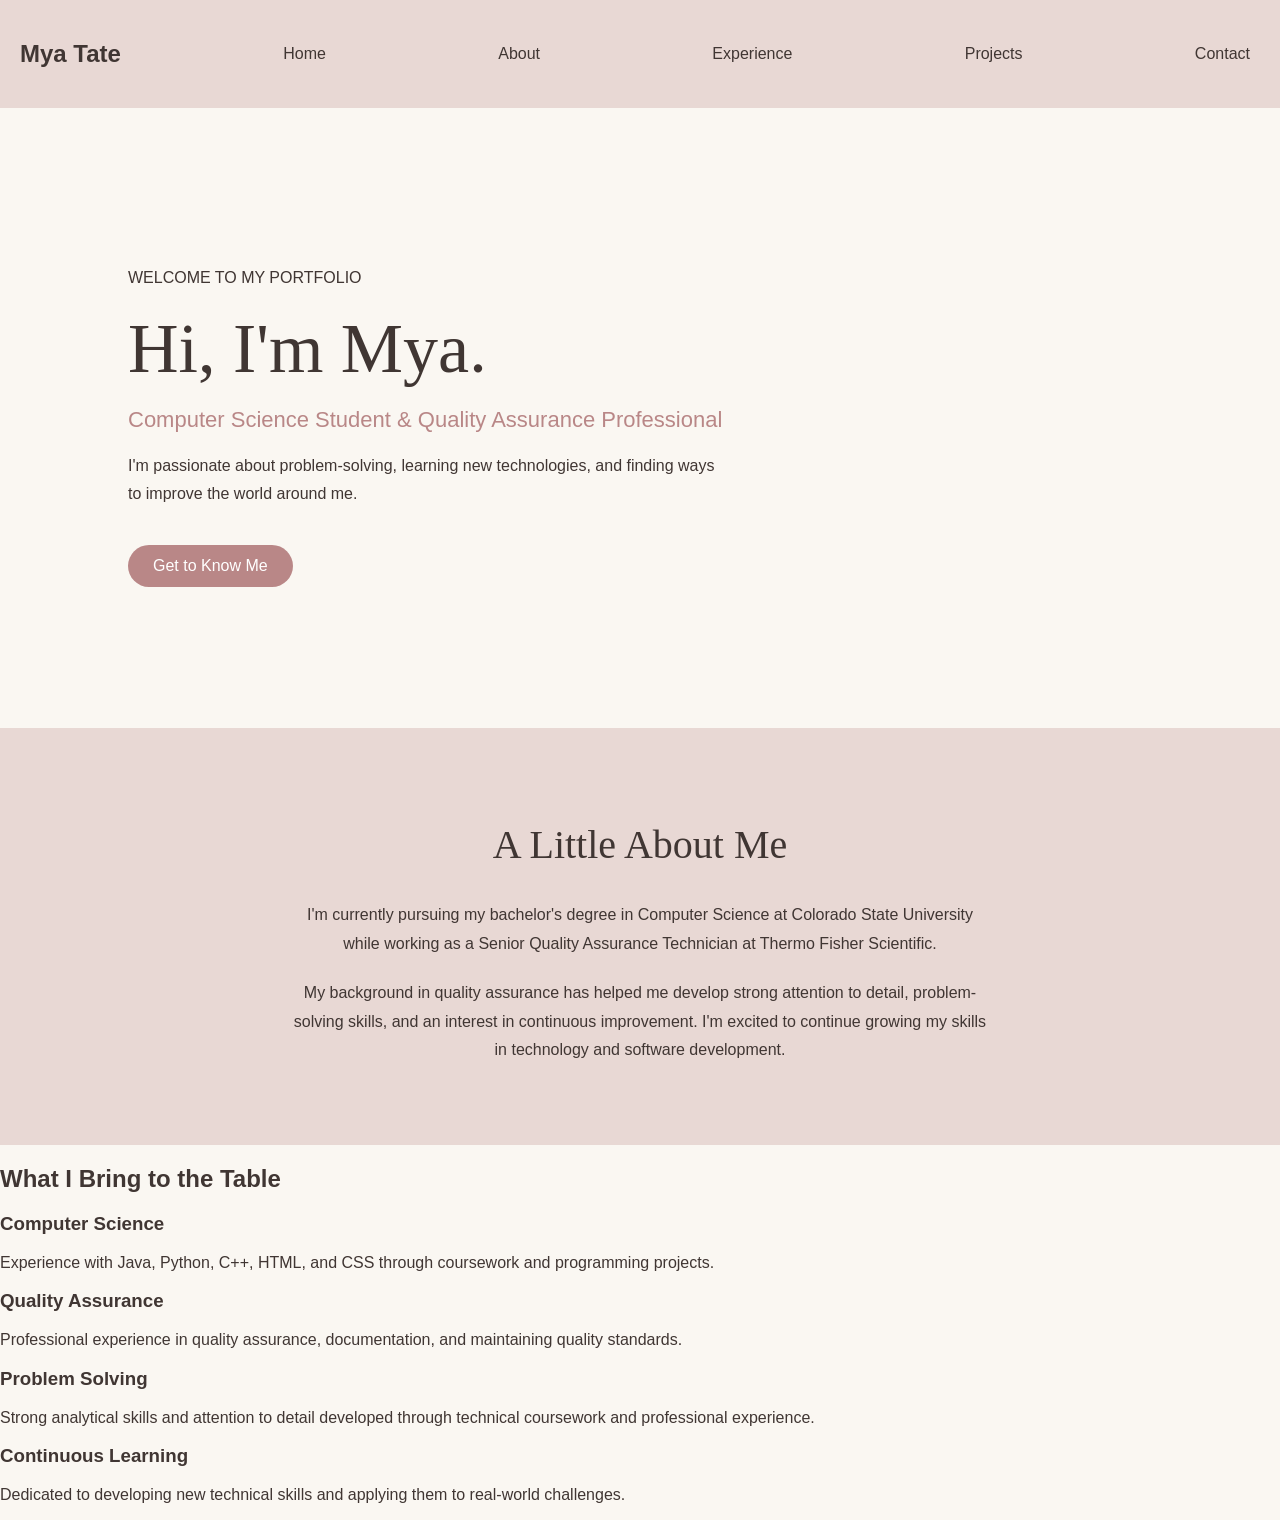
==== index.html @ dee97b31 "Add skills and experience section to index.html Added a new section detailing skills and experiences" ====
<!DOCTYPE html>
<html lang="en">

<head>
    <meta charset="UTF-8">
    <title>Mya Tate | Portfolio</title>
    <link rel="stylesheet" href="style.css">
</head>

<body>

    <header>
    <nav>
        <h2>Mya Tate</h2>

        <a href="index.html">Home</a>
        <a href="#about">About</a>
        <a href="#experience">Experience</a>
        <a href="#projects">Projects</a>
        <a href="#contact">Contact</a>
    </nav>
</header>
<main>
    <section class="hero">
        <div class="hero-text">
            <p>WELCOME TO MY PORTFOLIO</p>

            <h1>Hi, I'm Mya.</h1>

            <h2>Computer Science Student & Quality Assurance Professional</h2>

            <p>
                I'm passionate about problem-solving, learning new
                technologies, and finding ways to improve the world
                around me.
            </p>

            <a href="#about">Get to Know Me</a>
        </div>
    </section>
    <section id="about" class="about">
    <h2>A Little About Me</h2>

    <p>
        I'm currently pursuing my bachelor's degree in
        Computer Science at Colorado State University
        while working as a Senior Quality Assurance
        Technician at Thermo Fisher Scientific.
    </p>

    <p>
        My background in quality assurance has helped me
        develop strong attention to detail, problem-solving
        skills, and an interest in continuous improvement.
        I'm excited to continue growing my skills in
        technology and software development.
    </p>
</section>
    <section id="experience" class="skills">
    <h2>What I Bring to the Table</h2>

    <div class="skills-container">

        <div class="skill-card">
            <h3>Computer Science</h3>
            <p>
                Experience with Java, Python, C++,
                HTML, and CSS through coursework
                and programming projects.
            </p>
        </div>

        <div class="skill-card">
            <h3>Quality Assurance</h3>
            <p>
                Professional experience in quality
                assurance, documentation, and
                maintaining quality standards.
            </p>
        </div>

        <div class="skill-card">
            <h3>Problem Solving</h3>
            <p>
                Strong analytical skills and attention
                to detail developed through technical
                coursework and professional experience.
            </p>
        </div>

        <div class="skill-card">
            <h3>Continuous Learning</h3>
            <p>
                Dedicated to developing new technical
                skills and applying them to
                real-world challenges.
            </p>
        </div>

    </div>
</section>
</main>

</body>

</html>
---- style.css ----
body {
    background-color: #FAF7F2;
    color: #403633;
    font-family: Arial, sans-serif;
    margin: 0;
}

header {
    background-color: #E8D8D4;
    padding: 20px;
}

nav {
    display: flex;
    justify-content: space-between;
    align-items: center;
}

nav a {
    color: #403633;
    text-decoration: none;
    margin: 10px;
}

nav a:hover {
    color: #B98787;
}
.hero {
    display: flex;
    align-items: center;
    min-height: 500px;
    padding: 60px 10%;
    background-color: #FAF7F2;
}

.hero-text {
    max-width: 600px;
}

.hero-text h1 {
    font-family: Georgia, serif;
    font-size: 70px;
    font-weight: normal;
    color: #403633;
    margin: 15px 0;
}

.hero-text h2 {
    font-size: 22px;
    font-weight: normal;
    color: #B98787;
}

.hero-text p {
    font-size: 16px;
    line-height: 1.8;
}

.hero-text a {
    display: inline-block;
    background-color: #B98787;
    color: white;
    padding: 12px 25px;
    margin-top: 20px;
    text-decoration: none;
    border-radius: 25px;
}

.hero-text a:hover {
    background-color: #403633;
}
.about {
    background-color: #E8D8D4;
    padding: 60px 10%;
    text-align: center;
}

.about h2 {
    font-family: Georgia, serif;
    font-size: 40px;
    font-weight: normal;
    color: #403633;
}

.about p {
    font-size: 16px;
    line-height: 1.8;
    max-width: 700px;
    margin: 20px auto;
}
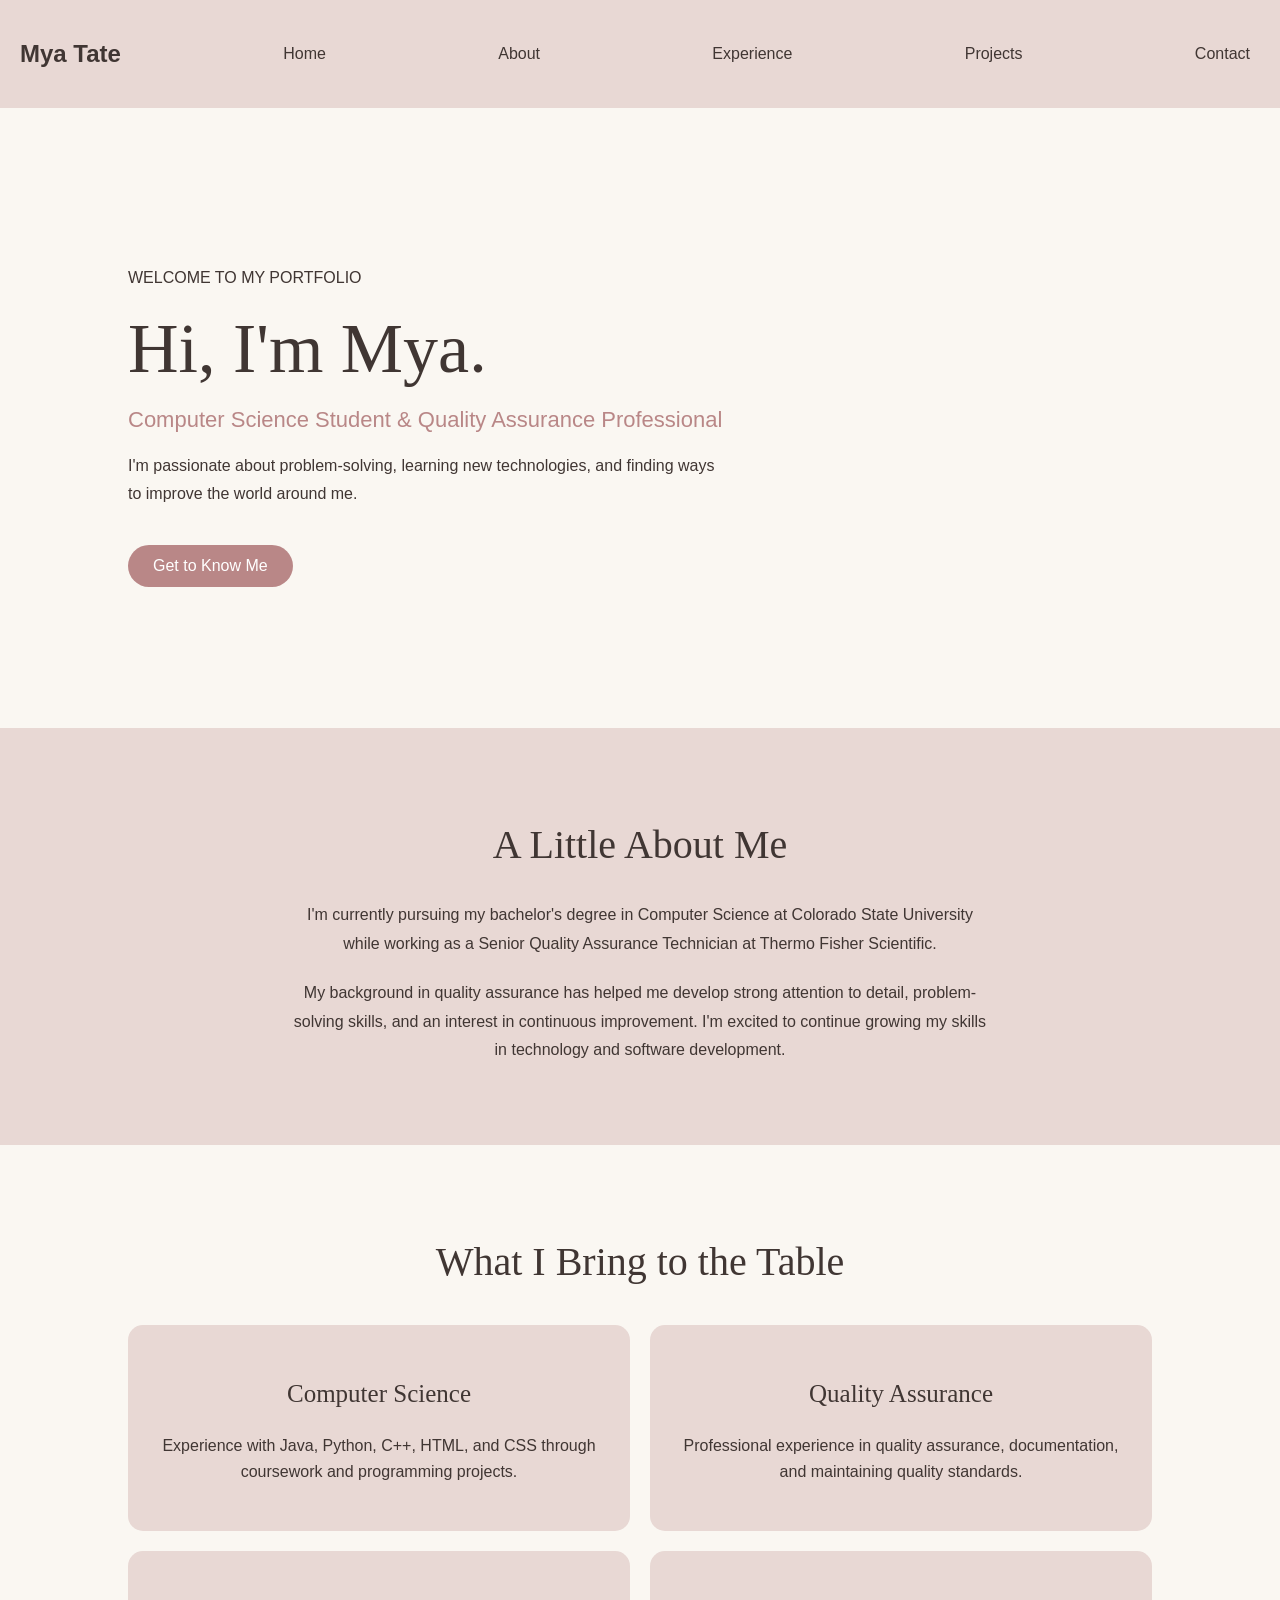
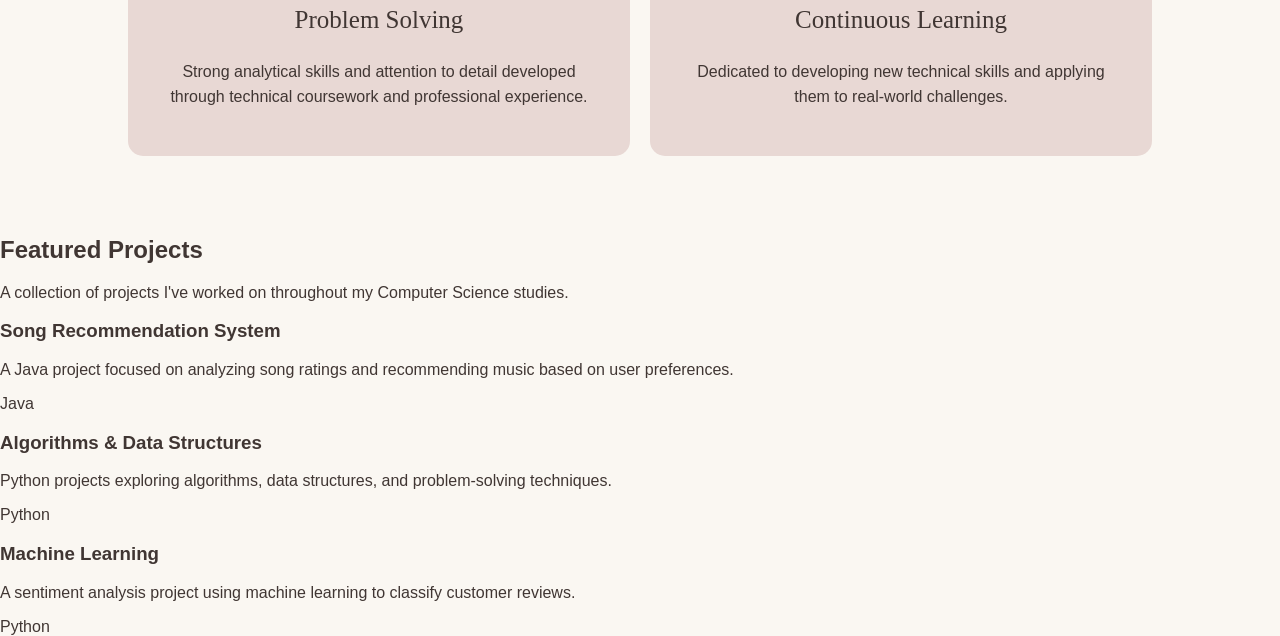
==== commit b0300e69: "Add featured projects section to index.html Added a section for featured projects with descriptions " ====
--- a/index.html
+++ b/index.html
@@ -99,6 +99,48 @@
 
     </div>
 </section>
+    <section id="projects" class="projects">
+    <h2>Featured Projects</h2>
+
+    <p class="projects-intro">
+        A collection of projects I've worked on
+        throughout my Computer Science studies.
+    </p>
+
+    <div class="projects-container">
+
+        <div class="project-card">
+            <h3>Song Recommendation System</h3>
+            <p>
+                A Java project focused on analyzing
+                song ratings and recommending music
+                based on user preferences.
+            </p>
+            <span>Java</span>
+        </div>
+
+        <div class="project-card">
+            <h3>Algorithms & Data Structures</h3>
+            <p>
+                Python projects exploring algorithms,
+                data structures, and problem-solving
+                techniques.
+            </p>
+            <span>Python</span>
+        </div>
+
+        <div class="project-card">
+            <h3>Machine Learning</h3>
+            <p>
+                A sentiment analysis project using
+                machine learning to classify
+                customer reviews.
+            </p>
+            <span>Python</span>
+        </div>
+
+    </div>
+</section>
 </main>
 
 </body>
--- a/style.css
+++ b/style.css
@@ -88,3 +88,39 @@
     max-width: 700px;
     margin: 20px auto;
 }
+.skills {
+    background-color: #FAF7F2;
+    padding: 60px 10%;
+    text-align: center;
+}
+
+.skills h2 {
+    font-family: Georgia, serif;
+    font-size: 40px;
+    font-weight: normal;
+    margin-bottom: 40px;
+}
+
+.skills-container {
+    display: grid;
+    grid-template-columns: repeat(2, 1fr);
+    gap: 20px;
+}
+
+.skill-card {
+    background-color: #E8D8D4;
+    padding: 30px;
+    border-radius: 15px;
+}
+
+.skill-card h3 {
+    font-family: Georgia, serif;
+    font-size: 25px;
+    font-weight: normal;
+    color: #403633;
+}
+
+.skill-card p {
+    font-size: 16px;
+    line-height: 1.6;
+}
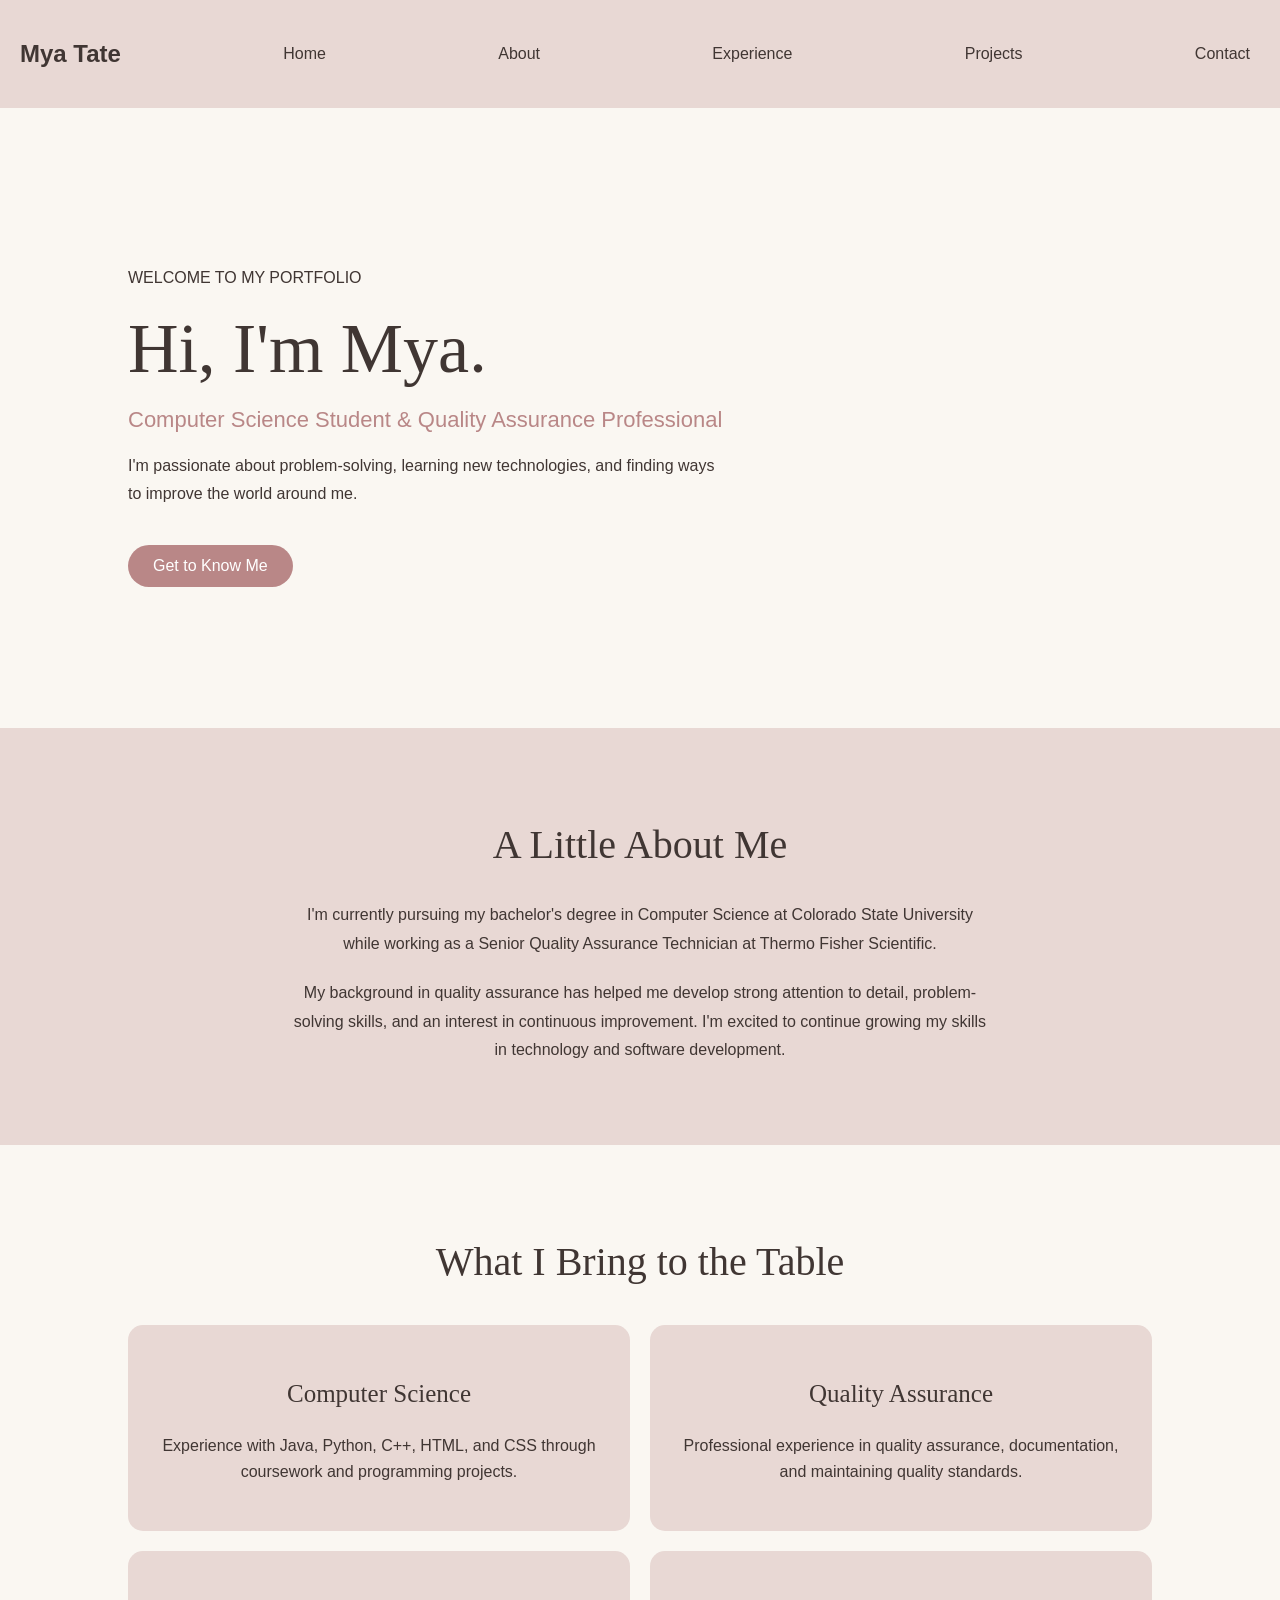
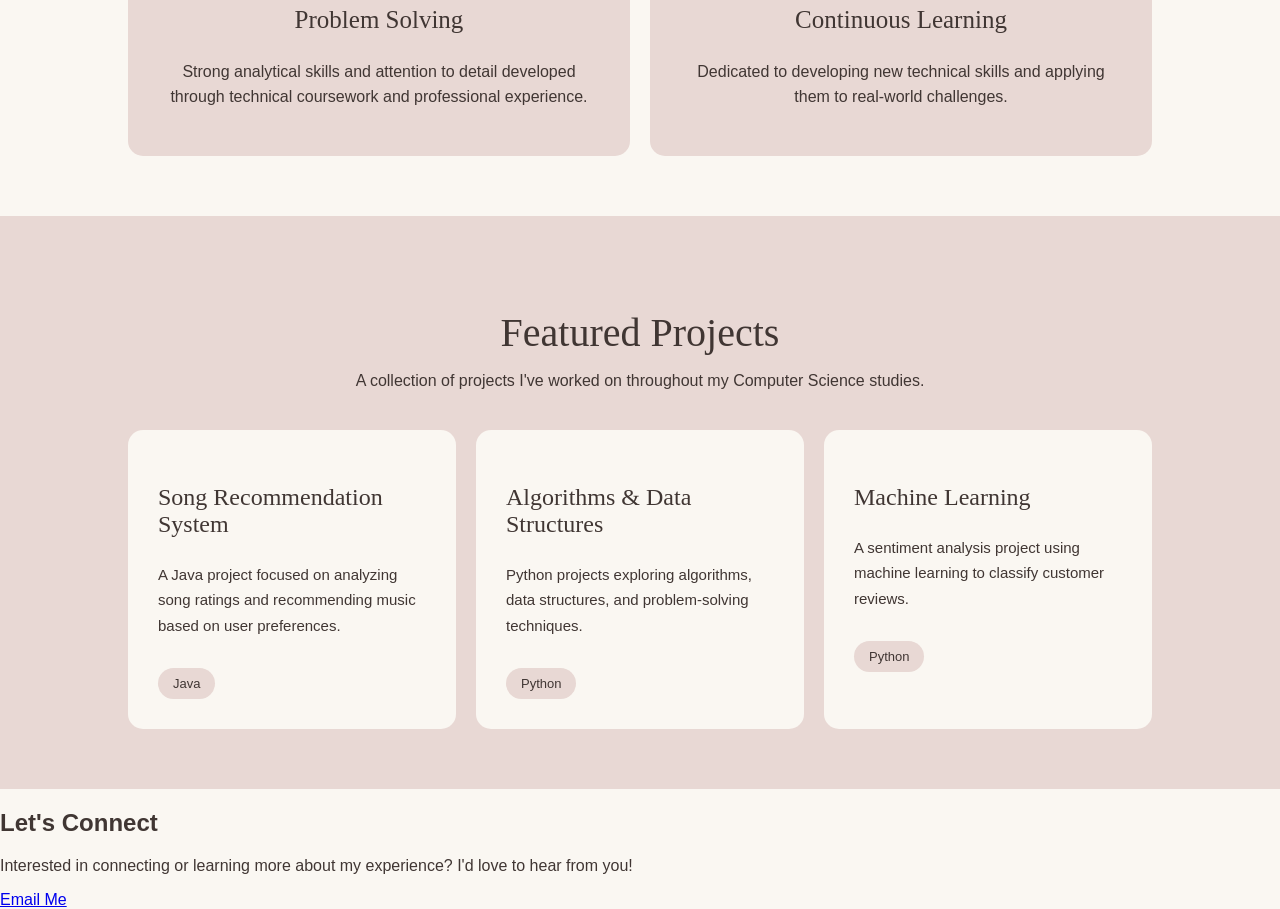
==== commit bcef01e3: "Add contact section with email link" ====
--- a/index.html
+++ b/index.html
@@ -141,6 +141,18 @@
 
     </div>
 </section>
+    <section id="contact" class="contact">
+    <h2>Let's Connect</h2>
+
+    <p>
+        Interested in connecting or learning more
+        about my experience? I'd love to hear from you!
+    </p>
+
+    <a href="mailto:YOUR_EMAIL@example.com">
+        Email Me
+    </a>
+</section>
 </main>
 
 </body>
--- a/style.css
+++ b/style.css
@@ -124,3 +124,53 @@
     font-size: 16px;
     line-height: 1.6;
 }
+.projects {
+    background-color: #E8D8D4;
+    padding: 60px 10%;
+    text-align: center;
+}
+
+.projects h2 {
+    font-family: Georgia, serif;
+    font-size: 40px;
+    font-weight: normal;
+    margin-bottom: 15px;
+}
+
+.projects-intro {
+    font-size: 16px;
+    margin-bottom: 40px;
+}
+
+.projects-container {
+    display: grid;
+    grid-template-columns: repeat(3, 1fr);
+    gap: 20px;
+}
+
+.project-card {
+    background-color: #FAF7F2;
+    padding: 30px;
+    border-radius: 15px;
+    text-align: left;
+}
+
+.project-card h3 {
+    font-family: Georgia, serif;
+    font-size: 24px;
+    font-weight: normal;
+}
+
+.project-card p {
+    font-size: 15px;
+    line-height: 1.7;
+}
+
+.project-card span {
+    display: inline-block;
+    background-color: #E8D8D4;
+    padding: 8px 15px;
+    border-radius: 20px;
+    font-size: 13px;
+    margin-top: 15px;
+}
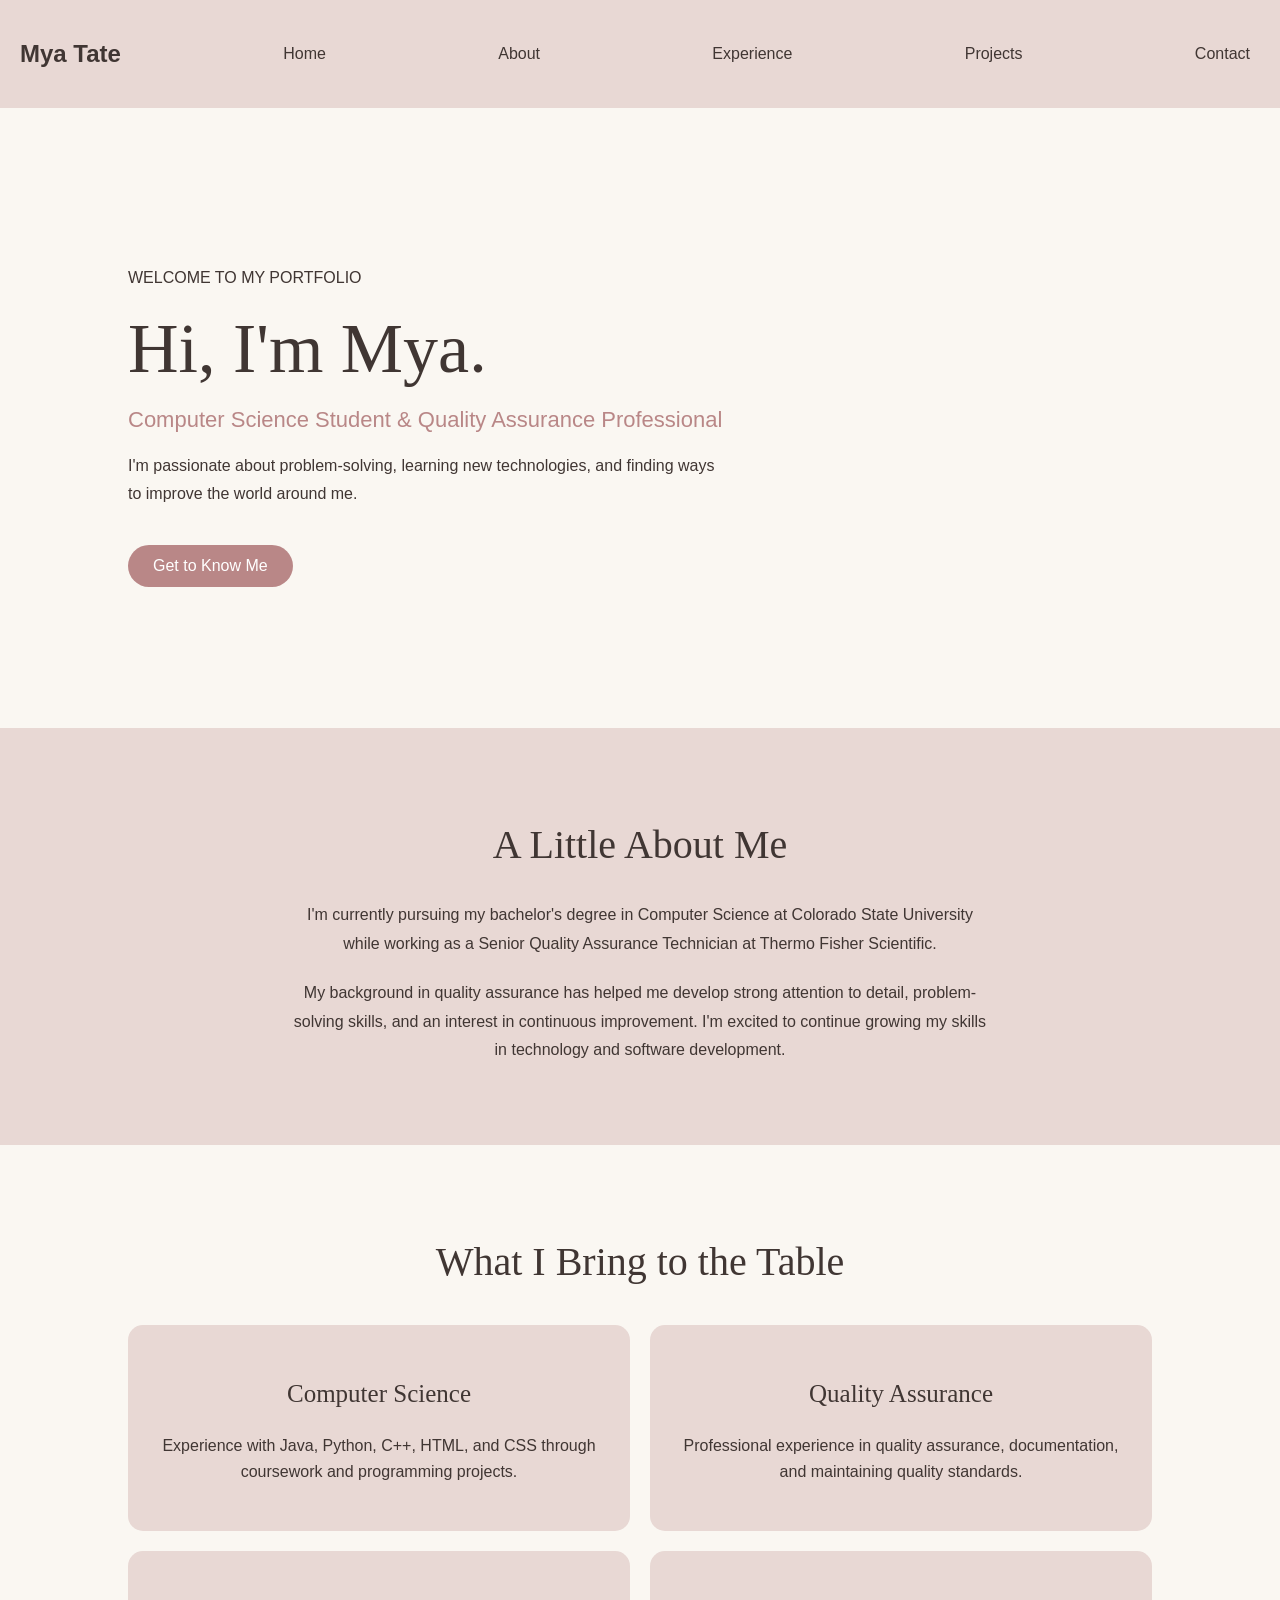
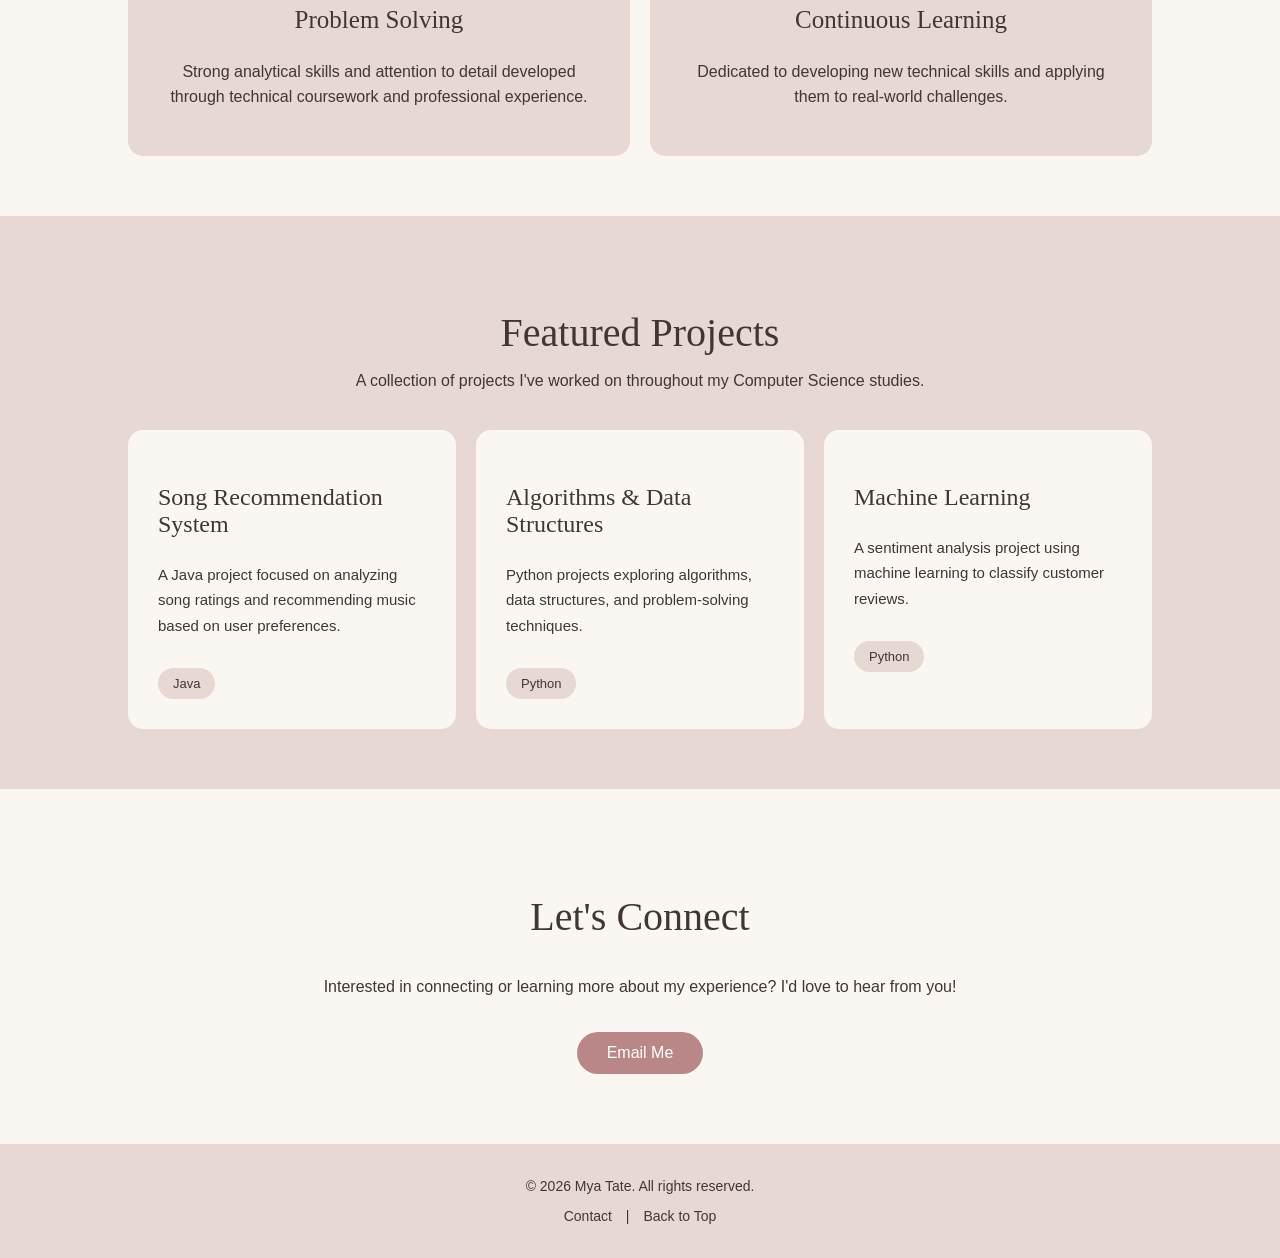
==== commit 392fddc2: "Update email address and add footer section" ====
--- a/index.html
+++ b/index.html
@@ -149,12 +149,19 @@
         about my experience? I'd love to hear from you!
     </p>
 
-    <a href="mailto:YOUR_EMAIL@example.com">
+    <a href="mailto:Tmya3387@gmail.com.com">
         Email Me
     </a>
 </section>
 </main>
-
+<footer>
+    <p>&copy; 2026 Mya Tate. All rights reserved.</p>
+    <p>
+        <a href="#contact">Contact</a>
+        |
+        <a href="index.html">Back to Top</a>
+    </p>
+</footer>
 </body>
 
 </html>
--- a/style.css
+++ b/style.css
@@ -174,3 +174,51 @@
     font-size: 13px;
     margin-top: 15px;
 }
+.contact {
+    background-color: #FAF7F2;
+    padding: 70px 10%;
+    text-align: center;
+}
+
+.contact h2 {
+    font-family: Georgia, serif;
+    font-size: 40px;
+    font-weight: normal;
+    color: #403633;
+}
+
+.contact p {
+    font-size: 16px;
+    line-height: 1.8;
+    margin-bottom: 30px;
+}
+
+.contact a {
+    display: inline-block;
+    background-color: #B98787;
+    color: white;
+    padding: 12px 30px;
+    text-decoration: none;
+    border-radius: 25px;
+}
+
+.contact a:hover {
+    background-color: #403633;
+}
+
+footer {
+    background-color: #E8D8D4;
+    text-align: center;
+    padding: 20px;
+    font-size: 14px;
+}
+
+footer a {
+    color: #403633;
+    text-decoration: none;
+    margin: 0 10px;
+}
+
+footer a:hover {
+    color: #B98787;
+}
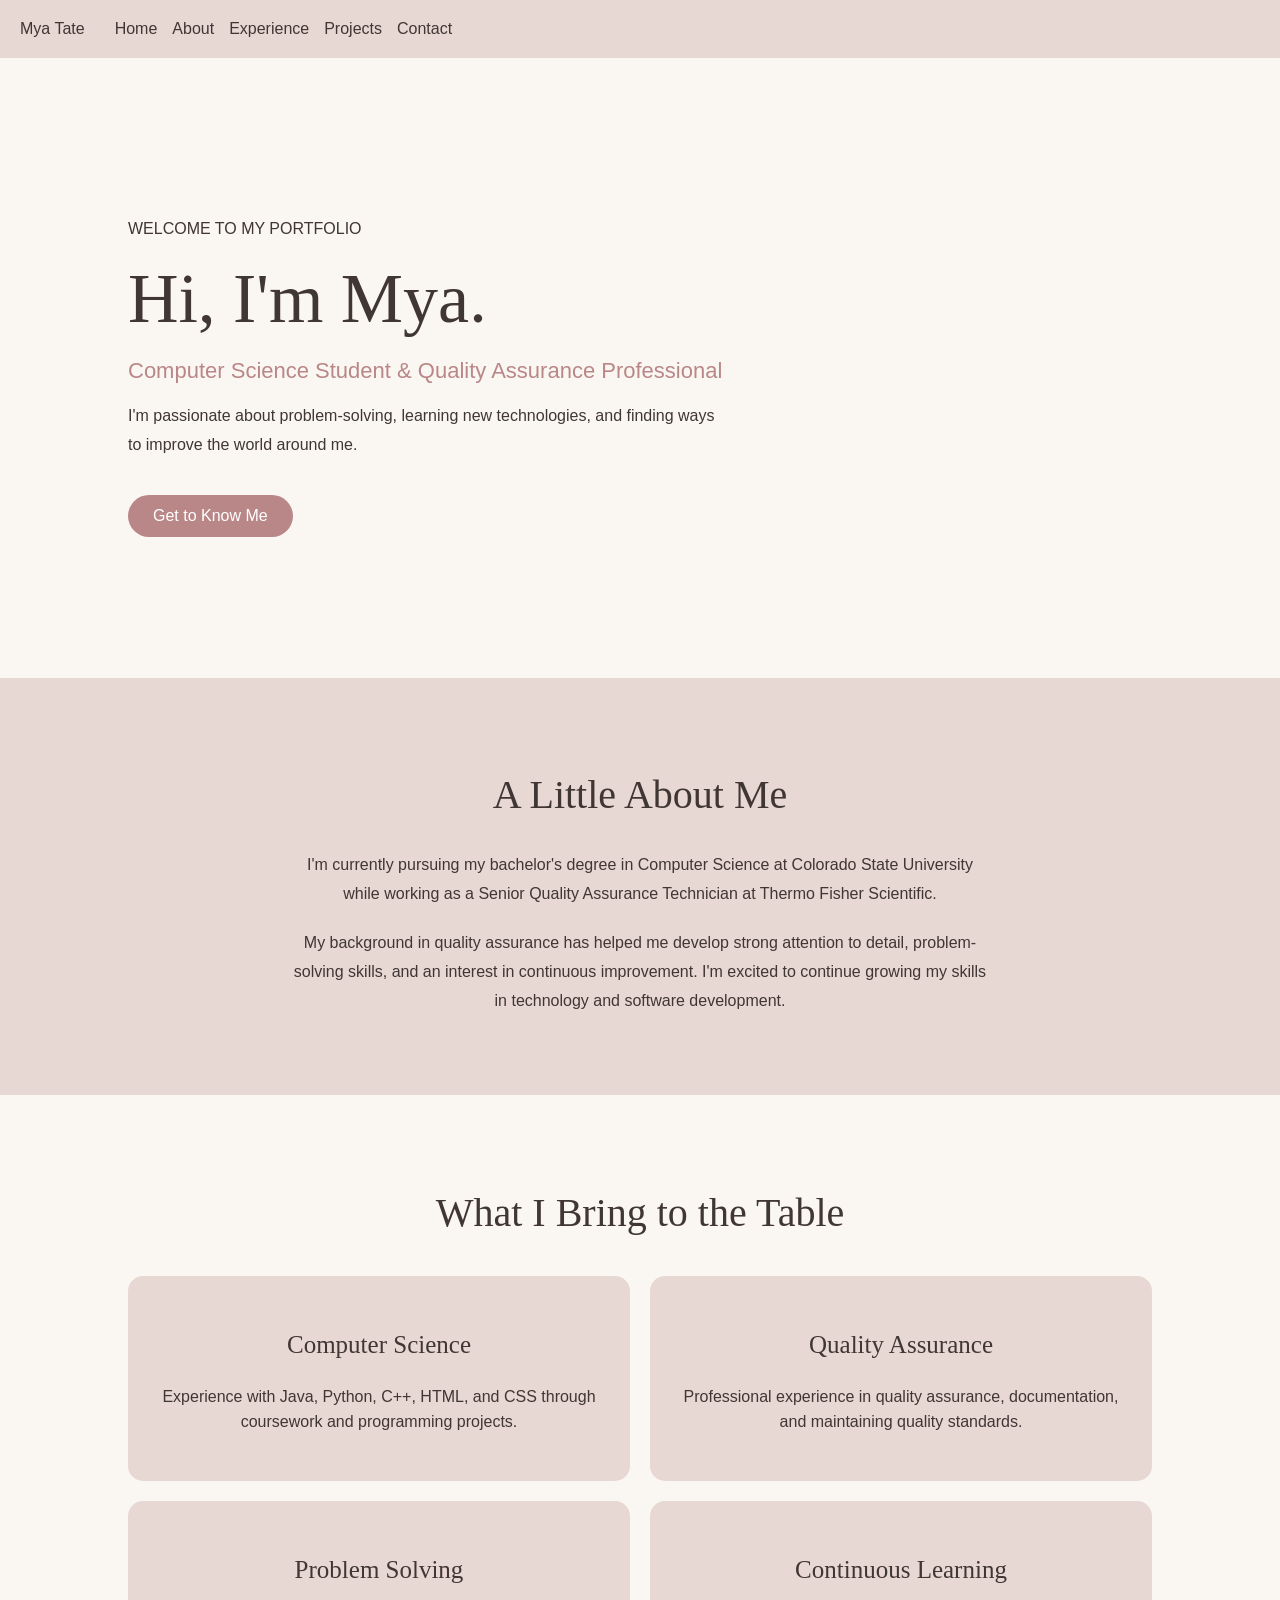
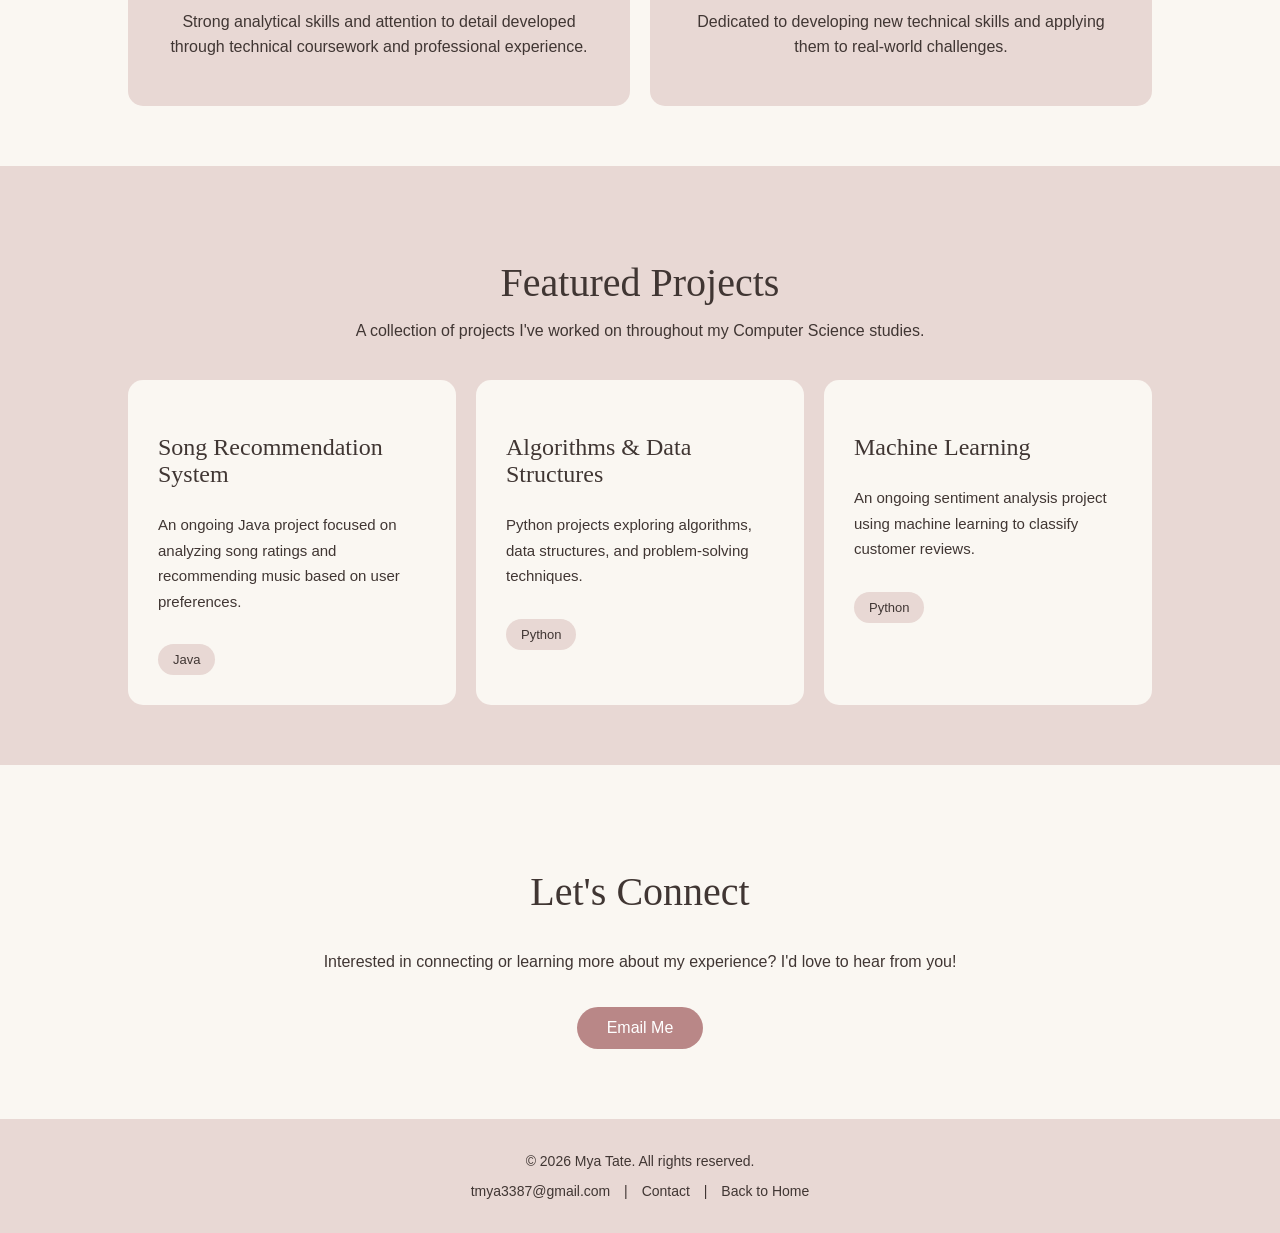
==== commit 5490dcc6: "Refactor index.html for improved structure and responsiveness Updated the title and added meta viewp" ====
--- a/index.html
+++ b/index.html
@@ -1,167 +1,167 @@
+
 <!DOCTYPE html>
 <html lang="en">
-
 <head>
     <meta charset="UTF-8">
-    <title>Mya Tate | Portfolio</title>
+    <meta name="viewport" content="width=device-width, initial-scale=1.0">
+    <title>Mya Tate | Career Portfolio</title>
     <link rel="stylesheet" href="style.css">
 </head>
-
 <body>
 
-    <header>
-    <nav>
-        <h2>Mya Tate</h2>
-
-        <a href="index.html">Home</a>
-        <a href="#about">About</a>
-        <a href="#experience">Experience</a>
-        <a href="#projects">Projects</a>
-        <a href="#contact">Contact</a>
+<header>
+    <nav class="site-nav" aria-label="Main navigation">
+        <a class="site-name" href="index.html">Mya Tate</a>
+        <div class="nav-links">
+            <a href="index.html">Home</a>
+            <a href="about.html">About</a>
+            <a href="experience.html">Experience</a>
+            <a href="projects.html">Projects</a>
+            <a href="contact.html">Contact</a>
+        </div>
     </nav>
 </header>
+
 <main>
+
     <section class="hero">
         <div class="hero-text">
             <p>WELCOME TO MY PORTFOLIO</p>
-
             <h1>Hi, I'm Mya.</h1>
-
             <h2>Computer Science Student & Quality Assurance Professional</h2>
-
             <p>
                 I'm passionate about problem-solving, learning new
                 technologies, and finding ways to improve the world
                 around me.
             </p>
-
             <a href="#about">Get to Know Me</a>
         </div>
     </section>
+
     <section id="about" class="about">
-    <h2>A Little About Me</h2>
+        <h2>A Little About Me</h2>
+        <p>
+            I'm currently pursuing my bachelor's degree in
+            Computer Science at Colorado State University
+            while working as a Senior Quality Assurance
+            Technician at Thermo Fisher Scientific.
+        </p>
+        <p>
+            My background in quality assurance has helped me
+            develop strong attention to detail, problem-solving
+            skills, and an interest in continuous improvement.
+            I'm excited to continue growing my skills in
+            technology and software development.
+        </p>
+    </section>
 
-    <p>
-        I'm currently pursuing my bachelor's degree in
-        Computer Science at Colorado State University
-        while working as a Senior Quality Assurance
-        Technician at Thermo Fisher Scientific.
-    </p>
+    <section id="experience" class="skills">
+        <h2>What I Bring to the Table</h2>
 
-    <p>
-        My background in quality assurance has helped me
-        develop strong attention to detail, problem-solving
-        skills, and an interest in continuous improvement.
-        I'm excited to continue growing my skills in
-        technology and software development.
-    </p>
-</section>
-    <section id="experience" class="skills">
-    <h2>What I Bring to the Table</h2>
+        <div class="skills-container">
 
-    <div class="skills-container">
+            <div class="skill-card">
+                <h3>Computer Science</h3>
+                <p>
+                    Experience with Java, Python, C++,
+                    HTML, and CSS through coursework
+                    and programming projects.
+                </p>
+            </div>
 
-        <div class="skill-card">
-            <h3>Computer Science</h3>
-            <p>
-                Experience with Java, Python, C++,
-                HTML, and CSS through coursework
-                and programming projects.
-            </p>
+            <div class="skill-card">
+                <h3>Quality Assurance</h3>
+                <p>
+                    Professional experience in quality
+                    assurance, documentation, and
+                    maintaining quality standards.
+                </p>
+            </div>
+
+            <div class="skill-card">
+                <h3>Problem Solving</h3>
+                <p>
+                    Strong analytical skills and attention
+                    to detail developed through technical
+                    coursework and professional experience.
+                </p>
+            </div>
+
+            <div class="skill-card">
+                <h3>Continuous Learning</h3>
+                <p>
+                    Dedicated to developing new technical
+                    skills and applying them to
+                    real-world challenges.
+                </p>
+            </div>
+
         </div>
+    </section>
 
-        <div class="skill-card">
-            <h3>Quality Assurance</h3>
-            <p>
-                Professional experience in quality
-                assurance, documentation, and
-                maintaining quality standards.
-            </p>
+    <section id="projects" class="projects">
+        <h2>Featured Projects</h2>
+        <p class="projects-intro">
+            A collection of projects I've worked on
+            throughout my Computer Science studies.
+        </p>
+
+        <div class="projects-container">
+
+            <div class="project-card">
+                <h3>Song Recommendation System</h3>
+                <p>
+                    An ongoing Java project focused on analyzing
+                    song ratings and recommending music
+                    based on user preferences.
+                </p>
+                <span>Java</span>
+            </div>
+
+            <div class="project-card">
+                <h3>Algorithms & Data Structures</h3>
+                <p>
+                    Python projects exploring algorithms,
+                    data structures, and problem-solving
+                    techniques.
+                </p>
+                <span>Python</span>
+            </div>
+
+            <div class="project-card">
+                <h3>Machine Learning</h3>
+                <p>
+                    An ongoing sentiment analysis project using
+                    machine learning to classify
+                    customer reviews.
+                </p>
+                <span>Python</span>
+            </div>
+
         </div>
+    </section>
 
-        <div class="skill-card">
-            <h3>Problem Solving</h3>
-            <p>
-                Strong analytical skills and attention
-                to detail developed through technical
-                coursework and professional experience.
-            </p>
-        </div>
+    <section id="contact" class="contact">
+        <h2>Let's Connect</h2>
+        <p>
+            Interested in connecting or learning more
+            about my experience? I'd love to hear from you!
+        </p>
+        <a class="btn" href="mailto:tmya3387@gmail.com">
+            Email Me
+        </a>
+    </section>
 
-        <div class="skill-card">
-            <h3>Continuous Learning</h3>
-            <p>
-                Dedicated to developing new technical
-                skills and applying them to
-                real-world challenges.
-            </p>
-        </div>
+</main>
 
-    </div>
-</section>
-    <section id="projects" class="projects">
-    <h2>Featured Projects</h2>
-
-    <p class="projects-intro">
-        A collection of projects I've worked on
-        throughout my Computer Science studies.
-    </p>
-
-    <div class="projects-container">
-
-        <div class="project-card">
-            <h3>Song Recommendation System</h3>
-            <p>
-                A Java project focused on analyzing
-                song ratings and recommending music
-                based on user preferences.
-            </p>
-            <span>Java</span>
-        </div>
-
-        <div class="project-card">
-            <h3>Algorithms & Data Structures</h3>
-            <p>
-                Python projects exploring algorithms,
-                data structures, and problem-solving
-                techniques.
-            </p>
-            <span>Python</span>
-        </div>
-
-        <div class="project-card">
-            <h3>Machine Learning</h3>
-            <p>
-                A sentiment analysis project using
-                machine learning to classify
-                customer reviews.
-            </p>
-            <span>Python</span>
-        </div>
-
-    </div>
-</section>
-    <section id="contact" class="contact">
-    <h2>Let's Connect</h2>
-
-    <p>
-        Interested in connecting or learning more
-        about my experience? I'd love to hear from you!
-    </p>
-
-    <a href="mailto:Tmya3387@gmail.com.com">
-        Email Me
-    </a>
-</section>
-</main>
 <footer>
     <p>&copy; 2026 Mya Tate. All rights reserved.</p>
     <p>
-        <a href="#contact">Contact</a>
-        |
-        <a href="index.html">Back to Top</a>
+        <a href="mailto:tmya3387@gmail.com">tmya3387@gmail.com</a> |
+        <a href="contact.html">Contact</a> |
+        <a href="index.html">Back to Home</a>
     </p>
 </footer>
+
 </body>
-
 </html>
--- a/style.css
+++ b/style.css
@@ -193,7 +193,7 @@
     margin-bottom: 30px;
 }
 
-.contact a {
+.contact a.btn {
     display: inline-block;
     background-color: #B98787;
     color: white;
@@ -202,7 +202,7 @@
     border-radius: 25px;
 }
 
-.contact a:hover {
+.contact a.btn:hover {
     background-color: #403633;
 }
 
@@ -222,3 +222,209 @@
 footer a:hover {
     color: #B98787;
 }
+
+/* Mobile Navigation */
+@media screen and (max-width: 768px) {
+
+    header {
+        padding: 15px;
+    }
+
+    nav {
+        flex-direction: column;
+        gap: 15px;
+    }
+
+    .nav-links {
+        display: flex;
+        flex-wrap: wrap;
+        justify-content: center;
+        gap: 10px;
+        padding: 0;
+        margin: 0;
+        list-style: none;
+    }
+
+    nav a {
+        margin: 5px;
+        font-size: 14px;
+    }
+
+    .logo {
+        text-align: center;
+    }
+
+}
+
+/* Navigation Fix */
+nav {
+    display: flex;
+    justify-content: space-between;
+    align-items: center;
+    gap: 20px;
+}
+
+.nav-links {
+    display: flex;
+    flex-wrap: wrap;
+    gap: 15px;
+    list-style: none;
+    padding: 0;
+    margin: 0;
+}
+
+.logo {
+    font-size: 24px;
+    font-weight: bold;
+}
+
+/* Mobile Layout */
+@media screen and (max-width: 768px) {
+
+    nav {
+        flex-direction: column;
+        justify-content: center;
+        text-align: center;
+        gap: 10px;
+    }
+
+    nav h2 {
+        margin: 0;
+    }
+
+    nav a {
+        display: inline-block;
+        margin: 5px;
+    }
+
+    .nav-links {
+        justify-content: center;
+        gap: 5px;
+    }
+
+    .skills-container,
+    .projects-container {
+        grid-template-columns: 1fr;
+    }
+
+    .hero {
+        flex-direction: column;
+        padding: 40px 5%;
+    }
+
+    .hero-text h1 {
+        font-size: 42px;
+    }
+}
+
+/* Mobile Layout Fix */
+@media screen and (max-width: 768px) {
+
+    header nav {
+        display: flex;
+        flex-direction: column;
+        align-items: center;
+        justify-content: center;
+        gap: 10px;
+        width: 100%;
+        box-sizing: border-box;
+    }
+
+    header nav a {
+        margin: 4px;
+        font-size: 14px;
+    }
+
+    .nav-links {
+        display: flex;
+        flex-wrap: wrap;
+        justify-content: center;
+        align-items: center;
+        gap: 8px;
+        padding: 0;
+        margin: 0;
+        list-style: none;
+        max-width: 100%;
+    }
+
+    .skills-container,
+    .projects-container {
+        grid-template-columns: 1fr;
+    }
+
+    .hero {
+        flex-direction: column;
+        padding: 40px 5%;
+    }
+
+    .hero-text h1 {
+        font-size: 42px;
+    }
+
+    .contact {
+        padding: 40px 5%;
+    }
+
+    .contact p {
+        overflow-wrap: anywhere;
+    }
+}
+
+/* Navigation Spacing Fix */
+header nav {
+    display: flex;
+    align-items: center;
+    justify-content: flex-start;
+    gap: 30px;
+}
+
+header nav h2 {
+    margin-right: auto;
+}
+
+header nav a {
+    margin: 0;
+}
+
+/* Mobile Navigation */
+@media screen and (max-width: 768px) {
+
+    header nav {
+        flex-direction: column;
+        justify-content: center;
+        gap: 12px;
+    }
+
+    header nav h2 {
+        margin: 0;
+    }
+
+    header nav a {
+        margin: 0;
+    }
+}
+
+/* Consistent Mobile Navigation */
+@media screen and (max-width: 768px) {
+
+    header nav {
+        display: flex;
+        flex-direction: row;
+        flex-wrap: wrap;
+        justify-content: center;
+        align-items: center;
+        gap: 12px;
+    }
+
+    header nav h2 {
+        width: 100%;
+        text-align: center;
+        margin: 0 0 10px;
+    }
+
+    header nav a {
+        margin: 0;
+        font-size: 14px;
+    }
+}
+
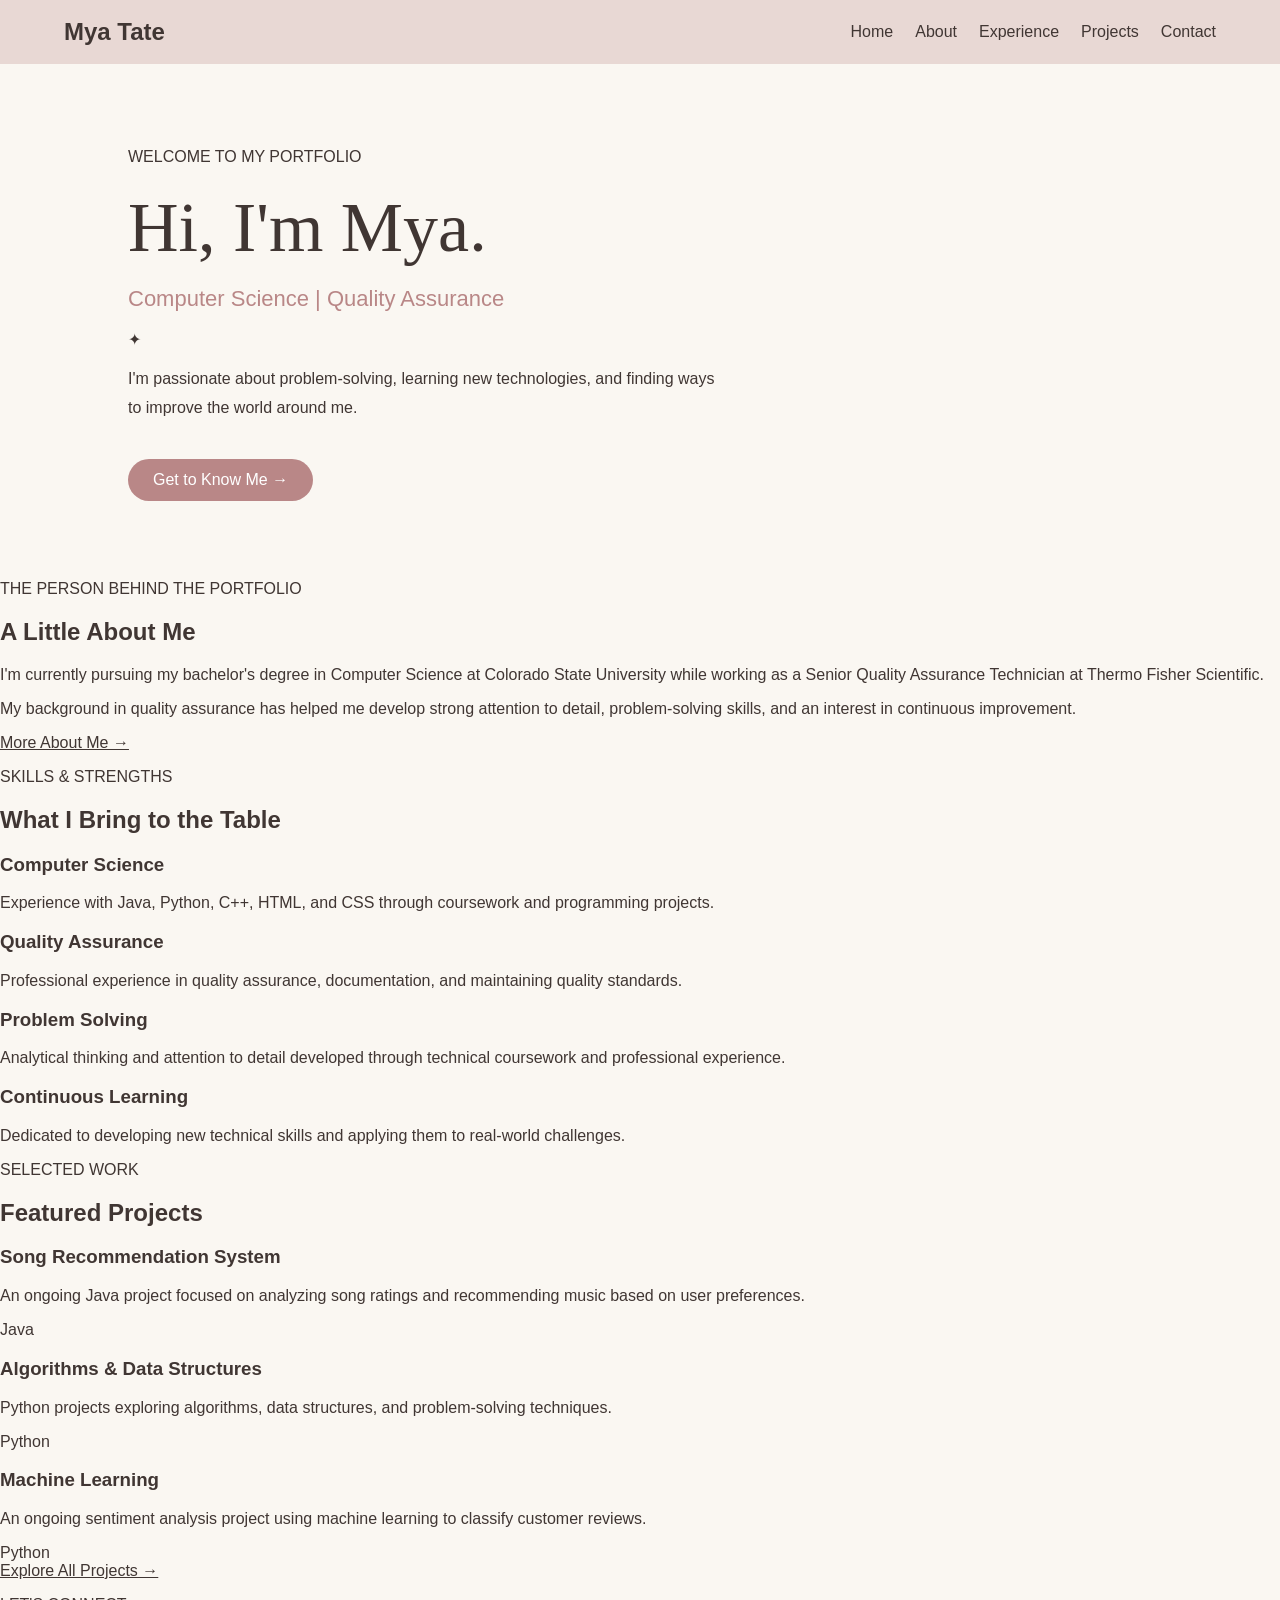
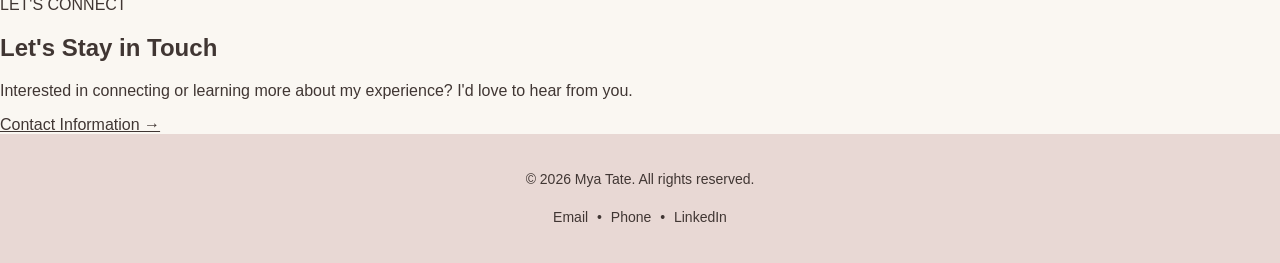
==== commit 4c3b6a1b: "Refactor index.html for improved structure and styling Updated the HTML structure and content for be" ====
--- a/index.html
+++ b/index.html
@@ -5,7 +5,7 @@
     <meta charset="UTF-8">
     <meta name="viewport" content="width=device-width, initial-scale=1.0">
     <title>Mya Tate | Career Portfolio</title>
-    <link rel="stylesheet" href="style.css">
+    <link rel="stylesheet" href="style.css?v=3">
 </head>
 <body>
 
@@ -13,7 +13,7 @@
     <nav class="site-nav" aria-label="Main navigation">
         <a class="site-name" href="index.html">Mya Tate</a>
         <div class="nav-links">
-            <a href="index.html">Home</a>
+            <a href="index.html" aria-current="page">Home</a>
             <a href="about.html">About</a>
             <a href="experience.html">Experience</a>
             <a href="projects.html">Projects</a>
@@ -23,143 +23,157 @@
 </header>
 
 <main>
-
-    <section class="hero">
+    <section class="hero botanical-section">
         <div class="hero-text">
-            <p>WELCOME TO MY PORTFOLIO</p>
+            <p class="eyebrow">WELCOME TO MY PORTFOLIO</p>
             <h1>Hi, I'm Mya.</h1>
-            <h2>Computer Science Student & Quality Assurance Professional</h2>
+            <h2>Computer Science | Quality Assurance</h2>
+            <div class="ornament">✦</div>
             <p>
-                I'm passionate about problem-solving, learning new
-                technologies, and finding ways to improve the world
-                around me.
+                I'm passionate about problem-solving, learning
+                new technologies, and finding ways to improve
+                the world around me.
             </p>
-            <a href="#about">Get to Know Me</a>
+            <a class="text-link" href="#about">Get to Know Me →</a>
         </div>
     </section>
 
-    <section id="about" class="about">
-        <h2>A Little About Me</h2>
-        <p>
-            I'm currently pursuing my bachelor's degree in
-            Computer Science at Colorado State University
-            while working as a Senior Quality Assurance
-            Technician at Thermo Fisher Scientific.
-        </p>
-        <p>
-            My background in quality assurance has helped me
-            develop strong attention to detail, problem-solving
-            skills, and an interest in continuous improvement.
-            I'm excited to continue growing my skills in
-            technology and software development.
-        </p>
+    <section id="about" class="section blush-section">
+        <div class="section-heading">
+            <p class="eyebrow">THE PERSON BEHIND THE PORTFOLIO</p>
+            <h2>A Little About Me</h2>
+            <div class="heading-line"></div>
+        </div>
+        <div class="narrow-content">
+            <p>
+                I'm currently pursuing my bachelor's degree in
+                Computer Science at Colorado State University
+                while working as a Senior Quality Assurance
+                Technician at Thermo Fisher Scientific.
+            </p>
+            <p>
+                My background in quality assurance has helped
+                me develop strong attention to detail,
+                problem-solving skills, and an interest in
+                continuous improvement.
+            </p>
+            <a class="text-link" href="about.html">More About Me →</a>
+        </div>
     </section>
 
-    <section id="experience" class="skills">
-        <h2>What I Bring to the Table</h2>
+    <section class="section cream-section">
+        <div class="section-heading">
+            <p class="eyebrow">SKILLS & STRENGTHS</p>
+            <h2>What I Bring to the Table</h2>
+            <div class="heading-line"></div>
+        </div>
 
-        <div class="skills-container">
-
-            <div class="skill-card">
+        <div class="card-grid two-columns">
+            <article class="info-card">
                 <h3>Computer Science</h3>
                 <p>
                     Experience with Java, Python, C++,
                     HTML, and CSS through coursework
                     and programming projects.
                 </p>
-            </div>
+            </article>
 
-            <div class="skill-card">
+            <article class="info-card">
                 <h3>Quality Assurance</h3>
                 <p>
                     Professional experience in quality
                     assurance, documentation, and
                     maintaining quality standards.
                 </p>
-            </div>
+            </article>
 
-            <div class="skill-card">
+            <article class="info-card">
                 <h3>Problem Solving</h3>
                 <p>
-                    Strong analytical skills and attention
+                    Analytical thinking and attention
                     to detail developed through technical
                     coursework and professional experience.
                 </p>
-            </div>
+            </article>
 
-            <div class="skill-card">
+            <article class="info-card">
                 <h3>Continuous Learning</h3>
                 <p>
                     Dedicated to developing new technical
                     skills and applying them to
                     real-world challenges.
                 </p>
-            </div>
-
+            </article>
         </div>
     </section>
 
-    <section id="projects" class="projects">
-        <h2>Featured Projects</h2>
-        <p class="projects-intro">
-            A collection of projects I've worked on
-            throughout my Computer Science studies.
-        </p>
+    <section class="section blush-section">
+        <div class="section-heading">
+            <p class="eyebrow">SELECTED WORK</p>
+            <h2>Featured Projects</h2>
+            <div class="heading-line"></div>
+        </div>
 
-        <div class="projects-container">
-
-            <div class="project-card">
+        <div class="card-grid three-columns">
+            <article class="info-card">
                 <h3>Song Recommendation System</h3>
                 <p>
-                    An ongoing Java project focused on analyzing
-                    song ratings and recommending music
-                    based on user preferences.
+                    An ongoing Java project focused on
+                    analyzing song ratings and recommending
+                    music based on user preferences.
                 </p>
-                <span>Java</span>
-            </div>
+                <span class="tag">Java</span>
+            </article>
 
-            <div class="project-card">
+            <article class="info-card">
                 <h3>Algorithms & Data Structures</h3>
                 <p>
                     Python projects exploring algorithms,
                     data structures, and problem-solving
                     techniques.
                 </p>
-                <span>Python</span>
-            </div>
+                <span class="tag">Python</span>
+            </article>
 
-            <div class="project-card">
+            <article class="info-card">
                 <h3>Machine Learning</h3>
                 <p>
-                    An ongoing sentiment analysis project using
-                    machine learning to classify
+                    An ongoing sentiment analysis project
+                    using machine learning to classify
                     customer reviews.
                 </p>
-                <span>Python</span>
-            </div>
+                <span class="tag">Python</span>
+            </article>
+        </div>
 
+        <div class="center-link">
+            <a class="text-link" href="projects.html">Explore All Projects →</a>
         </div>
     </section>
 
-    <section id="contact" class="contact">
-        <h2>Let's Connect</h2>
+    <section class="section contact-preview botanical-section">
+        <div class="section-heading">
+            <p class="eyebrow">LET'S CONNECT</p>
+            <h2>Let's Stay in Touch</h2>
+            <div class="heading-line"></div>
+        </div>
         <p>
-            Interested in connecting or learning more
-            about my experience? I'd love to hear from you!
+            Interested in connecting or learning more about
+            my experience? I'd love to hear from you.
         </p>
-        <a class="btn" href="mailto:tmya3387@gmail.com">
-            Email Me
-        </a>
+        <a class="text-link" href="contact.html">Contact Information →</a>
     </section>
-
 </main>
 
 <footer>
     <p>&copy; 2026 Mya Tate. All rights reserved.</p>
     <p>
-        <a href="mailto:tmya3387@gmail.com">tmya3387@gmail.com</a> |
-        <a href="contact.html">Contact</a> |
-        <a href="index.html">Back to Home</a>
+        <a href="mailto:tmya3387@gmail.com">Email</a>
+        <span>•</span>
+        <a href="tel:+12082413387">Phone</a>
+        <span>•</span>
+        <a href="https://www.linkedin.com/in/mya-tate-alec"
+           target="_blank" rel="noopener noreferrer">LinkedIn</a>
     </p>
 </footer>
 
--- a/style.css
+++ b/style.css
@@ -1,36 +1,79 @@
+
+/* Career Portfolio Colors */
+:root {
+    --cream: #FAF7F2;
+    --blush: #E8D8D4;
+    --rose: #B98787;
+    --espresso: #403633;
+}
+
+/* General Styling */
+* {
+    box-sizing: border-box;
+}
+
+html {
+    scroll-behavior: smooth;
+}
+
 body {
-    background-color: #FAF7F2;
-    color: #403633;
+    margin: 0;
+    background-color: var(--cream);
+    color: var(--espresso);
     font-family: Arial, sans-serif;
-    margin: 0;
-}
-
+    overflow-wrap: break-word;
+}
+
+a {
+    color: inherit;
+}
+
+/* Header and Navigation */
 header {
-    background-color: #E8D8D4;
-    padding: 20px;
-}
-
-nav {
+    background-color: var(--blush);
+    padding: 18px 5%;
+}
+
+.site-nav {
+    max-width: 1200px;
+    margin: auto;
     display: flex;
+    align-items: center;
     justify-content: space-between;
+    gap: 24px;
+}
+
+.site-name {
+    font-size: 24px;
+    font-weight: bold;
+    text-decoration: none;
+    white-space: nowrap;
+}
+
+.nav-links {
+    display: flex;
+    flex-wrap: wrap;
     align-items: center;
-}
-
-nav a {
-    color: #403633;
+    justify-content: flex-end;
+    gap: 22px;
+}
+
+.nav-links a {
     text-decoration: none;
-    margin: 10px;
-}
-
-nav a:hover {
-    color: #B98787;
-}
+    font-size: 16px;
+}
+
+.nav-links a:hover {
+    color: var(--rose);
+}
+
+/* Homepage Hero */
 .hero {
     display: flex;
     align-items: center;
     min-height: 500px;
     padding: 60px 10%;
-    background-color: #FAF7F2;
+    background-color: var(--cream);
 }
 
 .hero-text {
@@ -39,16 +82,15 @@
 
 .hero-text h1 {
     font-family: Georgia, serif;
-    font-size: 70px;
-    font-weight: normal;
-    color: #403633;
+    font-size: clamp(42px, 6vw, 70px);
+    font-weight: normal;
     margin: 15px 0;
 }
 
 .hero-text h2 {
     font-size: 22px;
     font-weight: normal;
-    color: #B98787;
+    color: var(--rose);
 }
 
 .hero-text p {
@@ -56,9 +98,11 @@
     line-height: 1.8;
 }
 
-.hero-text a {
+/* Buttons */
+.hero-text a,
+.contact a.btn {
     display: inline-block;
-    background-color: #B98787;
+    background-color: var(--rose);
     color: white;
     padding: 12px 25px;
     margin-top: 20px;
@@ -66,20 +110,29 @@
     border-radius: 25px;
 }
 
-.hero-text a:hover {
-    background-color: #403633;
-}
+.hero-text a:hover,
+.contact a.btn:hover {
+    background-color: var(--espresso);
+}
+
+/* About Sections */
 .about {
-    background-color: #E8D8D4;
+    background-color: var(--blush);
     padding: 60px 10%;
     text-align: center;
 }
 
-.about h2 {
+.about h1 {
+    font-size: clamp(32px, 5vw, 48px);
+}
+
+.about h2,
+.skills h2,
+.projects h2,
+.contact h2 {
     font-family: Georgia, serif;
-    font-size: 40px;
-    font-weight: normal;
-    color: #403633;
+    font-size: clamp(32px, 4vw, 40px);
+    font-weight: normal;
 }
 
 .about p {
@@ -88,52 +141,52 @@
     max-width: 700px;
     margin: 20px auto;
 }
+
+/* Skills and Experience */
 .skills {
-    background-color: #FAF7F2;
+    background-color: var(--cream);
     padding: 60px 10%;
     text-align: center;
 }
 
 .skills h2 {
-    font-family: Georgia, serif;
-    font-size: 40px;
-    font-weight: normal;
     margin-bottom: 40px;
 }
 
 .skills-container {
     display: grid;
-    grid-template-columns: repeat(2, 1fr);
+    grid-template-columns: repeat(2, minmax(0, 1fr));
     gap: 20px;
+    max-width: 1100px;
+    margin: auto;
 }
 
 .skill-card {
-    background-color: #E8D8D4;
+    background-color: var(--blush);
     padding: 30px;
     border-radius: 15px;
+    min-width: 0;
 }
 
 .skill-card h3 {
     font-family: Georgia, serif;
     font-size: 25px;
     font-weight: normal;
-    color: #403633;
 }
 
 .skill-card p {
     font-size: 16px;
     line-height: 1.6;
 }
+
+/* Homepage Featured Projects */
 .projects {
-    background-color: #E8D8D4;
+    background-color: var(--blush);
     padding: 60px 10%;
     text-align: center;
 }
 
 .projects h2 {
-    font-family: Georgia, serif;
-    font-size: 40px;
-    font-weight: normal;
     margin-bottom: 15px;
 }
 
@@ -144,15 +197,18 @@
 
 .projects-container {
     display: grid;
-    grid-template-columns: repeat(3, 1fr);
+    grid-template-columns: repeat(3, minmax(0, 1fr));
     gap: 20px;
+    max-width: 1100px;
+    margin: auto;
 }
 
 .project-card {
-    background-color: #FAF7F2;
+    background-color: var(--cream);
     padding: 30px;
     border-radius: 15px;
     text-align: left;
+    min-width: 0;
 }
 
 .project-card h3 {
@@ -168,138 +224,85 @@
 
 .project-card span {
     display: inline-block;
-    background-color: #E8D8D4;
+    background-color: var(--blush);
     padding: 8px 15px;
     border-radius: 20px;
     font-size: 13px;
     margin-top: 15px;
 }
+
+/* Contact Section */
 .contact {
-    background-color: #FAF7F2;
+    background-color: var(--cream);
     padding: 70px 10%;
     text-align: center;
-}
-
-.contact h2 {
-    font-family: Georgia, serif;
-    font-size: 40px;
-    font-weight: normal;
-    color: #403633;
 }
 
 .contact p {
     font-size: 16px;
     line-height: 1.8;
     margin-bottom: 30px;
+    overflow-wrap: anywhere;
 }
 
 .contact a.btn {
-    display: inline-block;
-    background-color: #B98787;
-    color: white;
-    padding: 12px 30px;
-    text-decoration: none;
-    border-radius: 25px;
-}
-
-.contact a.btn:hover {
-    background-color: #403633;
-}
-
+    margin-top: 0;
+}
+
+/* Footer */
 footer {
-    background-color: #E8D8D4;
+    background-color: var(--blush);
     text-align: center;
     padding: 20px;
     font-size: 14px;
+    line-height: 1.7;
 }
 
 footer a {
-    color: #403633;
     text-decoration: none;
-    margin: 0 10px;
+    margin: 0 5px;
 }
 
 footer a:hover {
-    color: #B98787;
-}
-
-/* Mobile Navigation */
+    color: var(--rose);
+}
+
+/* Mobile Styling */
 @media screen and (max-width: 768px) {
 
     header {
-        padding: 15px;
-    }
-
-    nav {
+        padding: 18px 14px;
+    }
+
+    .site-nav {
         flex-direction: column;
-        gap: 15px;
-    }
-
-    .nav-links {
-        display: flex;
-        flex-wrap: wrap;
-        justify-content: center;
-        gap: 10px;
-        padding: 0;
-        margin: 0;
-        list-style: none;
-    }
-
-    nav a {
-        margin: 5px;
-        font-size: 14px;
-    }
-
-    .logo {
-        text-align: center;
-    }
-
-}
-
-/* Navigation Fix */
-nav {
-    display: flex;
-    justify-content: space-between;
-    align-items: center;
-    gap: 20px;
-}
-
-.nav-links {
-    display: flex;
-    flex-wrap: wrap;
-    gap: 15px;
-    list-style: none;
-    padding: 0;
-    margin: 0;
-}
-
-.logo {
-    font-size: 24px;
-    font-weight: bold;
-}
-
-/* Mobile Layout */
-@media screen and (max-width: 768px) {
-
-    nav {
-        flex-direction: column;
-        justify-content: center;
-        text-align: center;
-        gap: 10px;
-    }
-
-    nav h2 {
-        margin: 0;
-    }
-
-    nav a {
-        display: inline-block;
-        margin: 5px;
+        gap: 18px;
+    }
+
+    .site-name {
+        font-size: 26px;
     }
 
     .nav-links {
         justify-content: center;
-        gap: 5px;
+        gap: 12px 18px;
+        width: 100%;
+    }
+
+    .nav-links a {
+        font-size: 15px;
+    }
+
+    .hero {
+        min-height: 0;
+        padding: 55px 7%;
+    }
+
+    .about,
+    .skills,
+    .projects,
+    .contact {
+        padding: 48px 6%;
     }
 
     .skills-container,
@@ -307,124 +310,20 @@
         grid-template-columns: 1fr;
     }
 
-    .hero {
-        flex-direction: column;
-        padding: 40px 5%;
-    }
-
-    .hero-text h1 {
-        font-size: 42px;
-    }
-}
-
-/* Mobile Layout Fix */
-@media screen and (max-width: 768px) {
-
-    header nav {
-        display: flex;
-        flex-direction: column;
-        align-items: center;
-        justify-content: center;
-        gap: 10px;
-        width: 100%;
-        box-sizing: border-box;
-    }
-
-    header nav a {
-        margin: 4px;
+    .skill-card,
+    .project-card {
+        padding: 24px;
+    }
+}
+
+/* Smaller Phones */
+@media screen and (max-width: 360px) {
+
+    .nav-links {
+        gap: 10px 13px;
+    }
+
+    .nav-links a {
         font-size: 14px;
     }
-
-    .nav-links {
-        display: flex;
-        flex-wrap: wrap;
-        justify-content: center;
-        align-items: center;
-        gap: 8px;
-        padding: 0;
-        margin: 0;
-        list-style: none;
-        max-width: 100%;
-    }
-
-    .skills-container,
-    .projects-container {
-        grid-template-columns: 1fr;
-    }
-
-    .hero {
-        flex-direction: column;
-        padding: 40px 5%;
-    }
-
-    .hero-text h1 {
-        font-size: 42px;
-    }
-
-    .contact {
-        padding: 40px 5%;
-    }
-
-    .contact p {
-        overflow-wrap: anywhere;
-    }
-}
-
-/* Navigation Spacing Fix */
-header nav {
-    display: flex;
-    align-items: center;
-    justify-content: flex-start;
-    gap: 30px;
-}
-
-header nav h2 {
-    margin-right: auto;
-}
-
-header nav a {
-    margin: 0;
-}
-
-/* Mobile Navigation */
-@media screen and (max-width: 768px) {
-
-    header nav {
-        flex-direction: column;
-        justify-content: center;
-        gap: 12px;
-    }
-
-    header nav h2 {
-        margin: 0;
-    }
-
-    header nav a {
-        margin: 0;
-    }
-}
-
-/* Consistent Mobile Navigation */
-@media screen and (max-width: 768px) {
-
-    header nav {
-        display: flex;
-        flex-direction: row;
-        flex-wrap: wrap;
-        justify-content: center;
-        align-items: center;
-        gap: 12px;
-    }
-
-    header nav h2 {
-        width: 100%;
-        text-align: center;
-        margin: 0 0 10px;
-    }
-
-    header nav a {
-        margin: 0;
-        font-size: 14px;
-    }
-}
-
+}
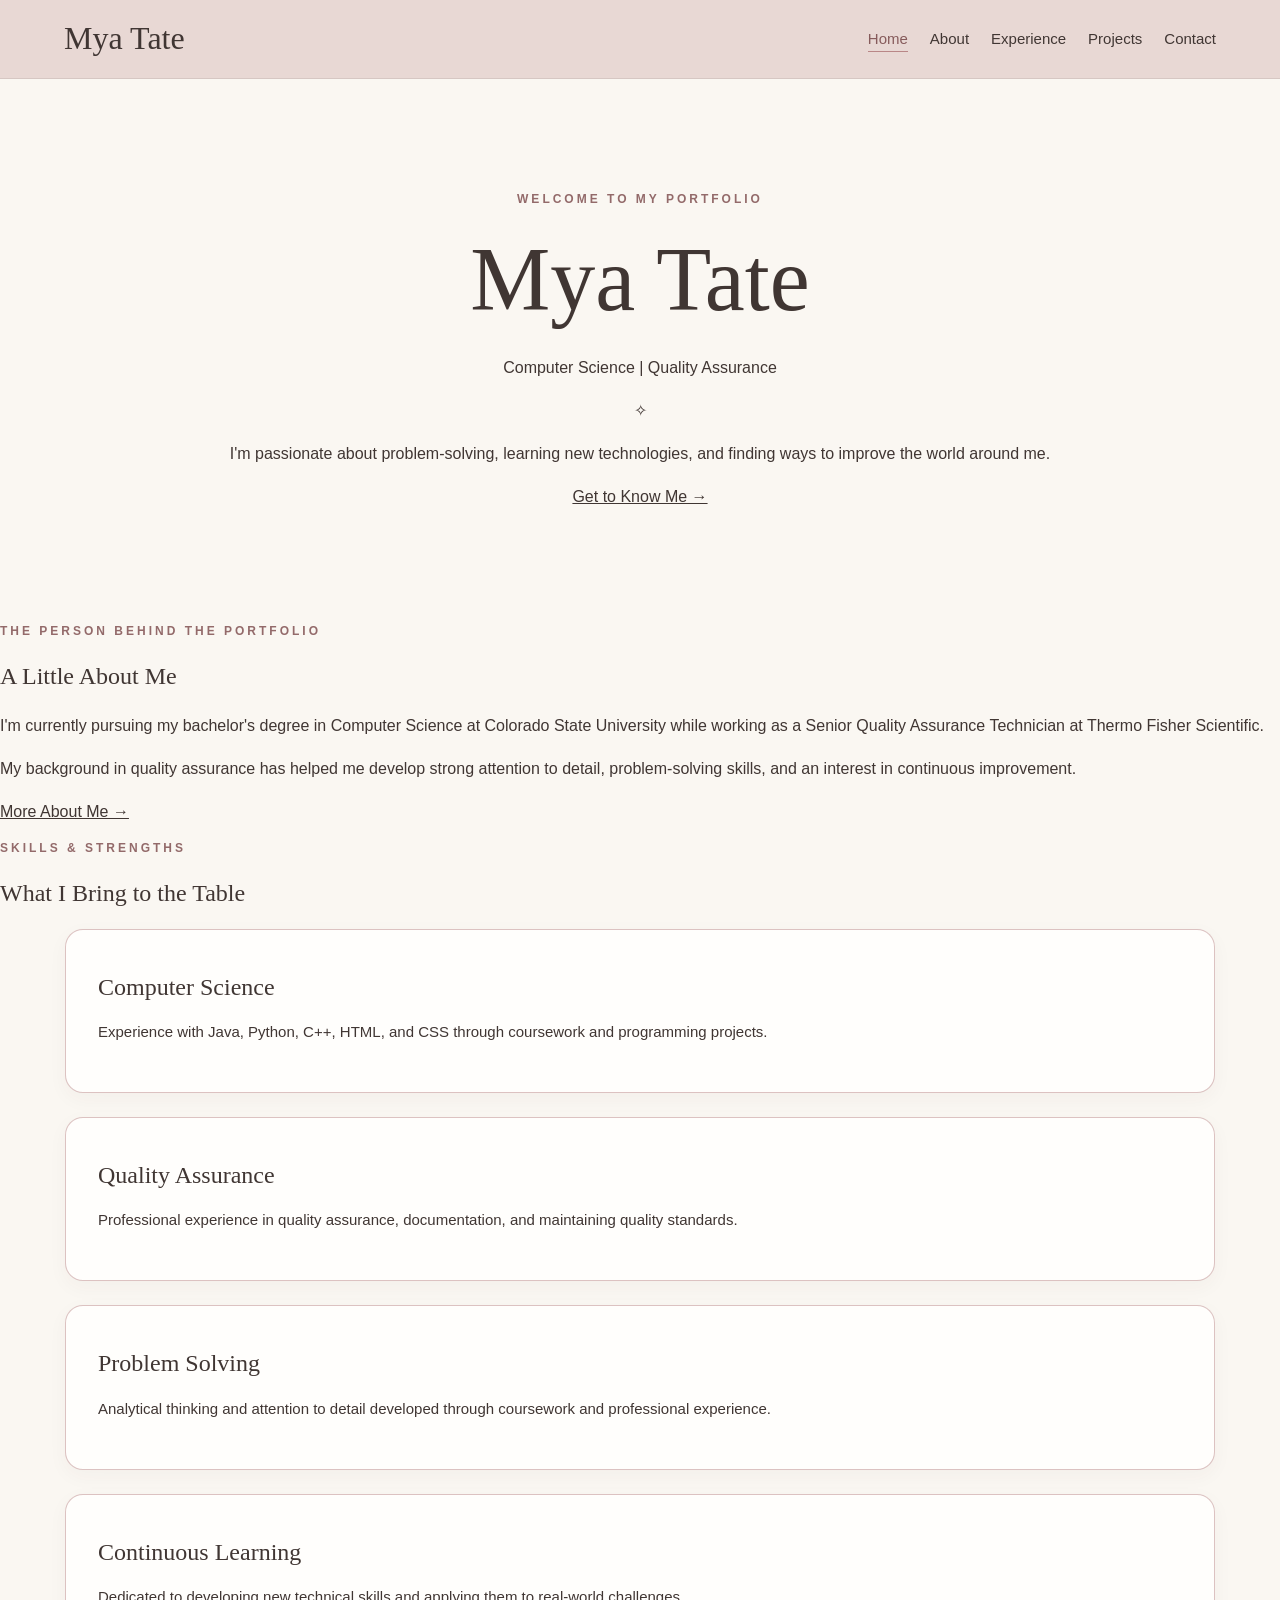
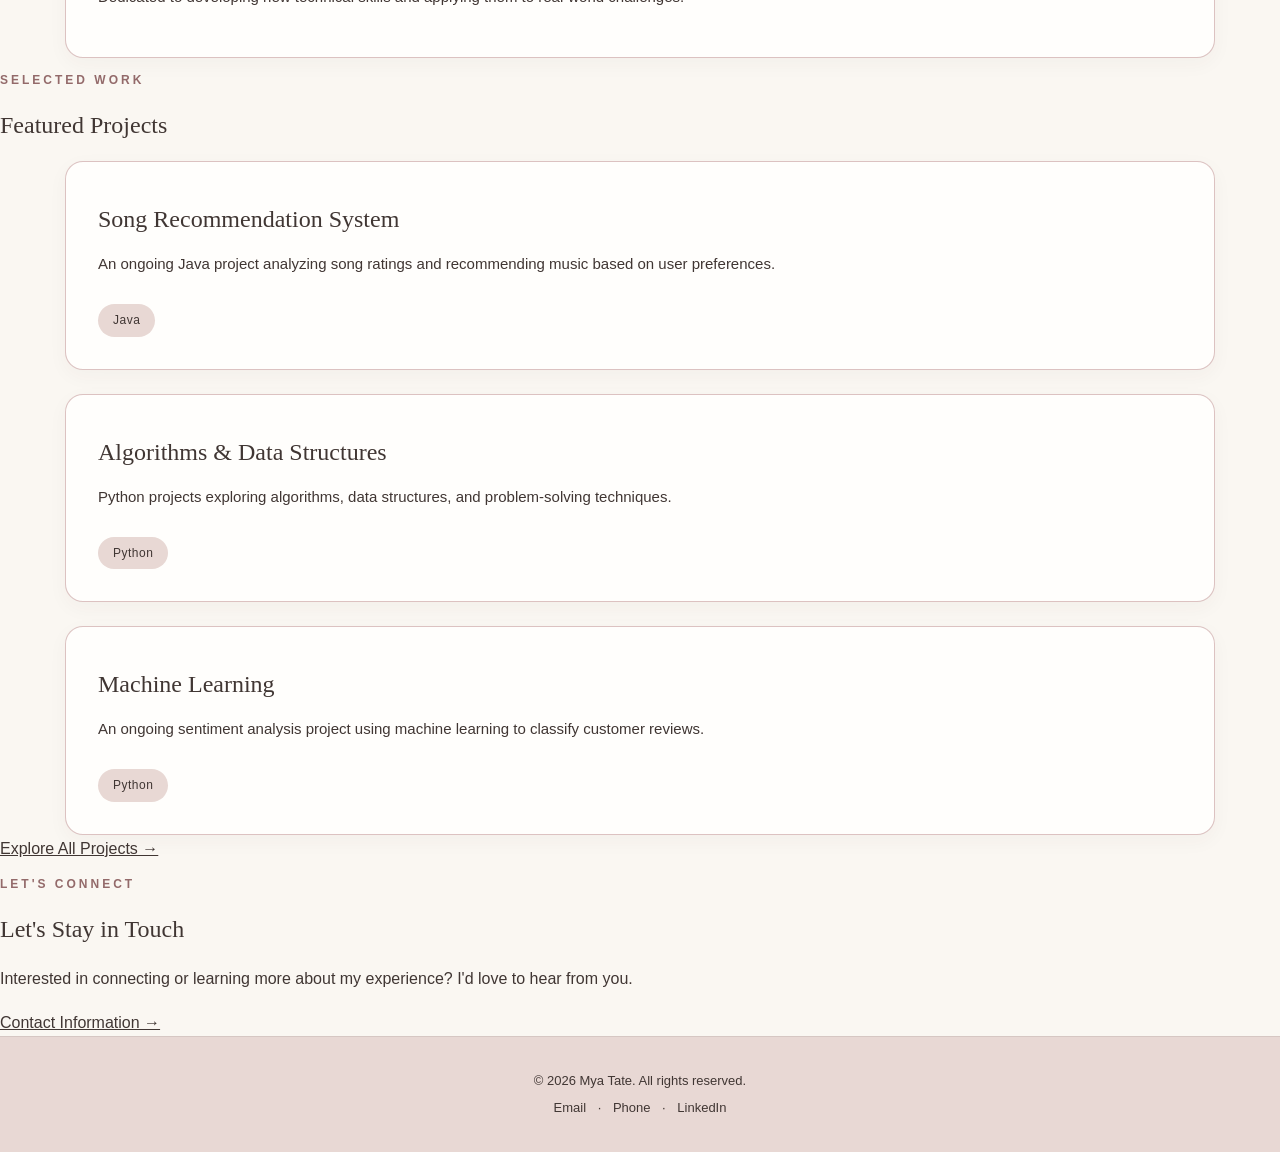
==== commit d95764d1: "Refactor index.html for SEO and layout improvements Updated the HTML structure and added meta tags f" ====
--- a/index.html
+++ b/index.html
@@ -2,179 +2,169 @@
 <!DOCTYPE html>
 <html lang="en">
 <head>
-    <meta charset="UTF-8">
-    <meta name="viewport" content="width=device-width, initial-scale=1.0">
-    <title>Mya Tate | Career Portfolio</title>
-    <link rel="stylesheet" href="style.css?v=3">
+  <meta charset="UTF-8">
+  <meta name="viewport" content="width=device-width, initial-scale=1.0">
+  <meta name="description" content="Mya Tate's career portfolio, featuring computer science projects and quality assurance experience.">
+  <title>Mya Tate | Career Portfolio</title>
+  <link rel="preconnect" href="https://fonts.googleapis.com">
+  <link rel="preconnect" href="https://fonts.gstatic.com" crossorigin>
+  <link href="https://fonts.googleapis.com/css2?family=Great+Vibes&display=swap" rel="stylesheet">
+  <link rel="stylesheet" href="style.css?v=5">
 </head>
-<body>
+<body class="page-home">
 
-<header>
-    <nav class="site-nav" aria-label="Main navigation">
-        <a class="site-name" href="index.html">Mya Tate</a>
-        <div class="nav-links">
-            <a href="index.html" aria-current="page">Home</a>
-            <a href="about.html">About</a>
-            <a href="experience.html">Experience</a>
-            <a href="projects.html">Projects</a>
-            <a href="contact.html">Contact</a>
-        </div>
-    </nav>
+<header class="site-header">
+  <nav class="site-nav" aria-label="Main navigation">
+    <a class="site-name" href="index.html">Mya Tate</a>
+    <div class="nav-links">
+      <a href="index.html" aria-current="page">Home</a>
+      <a href="about.html">About</a>
+      <a href="experience.html">Experience</a>
+      <a href="projects.html">Projects</a>
+      <a href="contact.html">Contact</a>
+    </div>
+  </nav>
 </header>
 
 <main>
-    <section class="hero botanical-section">
-        <div class="hero-text">
-            <p class="eyebrow">WELCOME TO MY PORTFOLIO</p>
-            <h1>Hi, I'm Mya.</h1>
-            <h2>Computer Science | Quality Assurance</h2>
-            <div class="ornament">✦</div>
-            <p>
-                I'm passionate about problem-solving, learning
-                new technologies, and finding ways to improve
-                the world around me.
-            </p>
-            <a class="text-link" href="#about">Get to Know Me →</a>
-        </div>
-    </section>
+  <section class="hero decorated">
+    <div class="hero-inner">
+      <p class="eyebrow">WELCOME TO MY PORTFOLIO</p>
+      <h1 class="script-title">Mya Tate</h1>
+      <p class="hero-subtitle">Computer Science | Quality Assurance</p>
+      <div class="fine-divider" aria-hidden="true">✧</div>
+      <p>
+        I'm passionate about problem-solving, learning new
+        technologies, and finding ways to improve the world
+        around me.
+      </p>
+      <a class="quiet-link" href="#about">Get to Know Me →</a>
+    </div>
+  </section>
 
-    <section id="about" class="section blush-section">
-        <div class="section-heading">
-            <p class="eyebrow">THE PERSON BEHIND THE PORTFOLIO</p>
-            <h2>A Little About Me</h2>
-            <div class="heading-line"></div>
-        </div>
-        <div class="narrow-content">
-            <p>
-                I'm currently pursuing my bachelor's degree in
-                Computer Science at Colorado State University
-                while working as a Senior Quality Assurance
-                Technician at Thermo Fisher Scientific.
-            </p>
-            <p>
-                My background in quality assurance has helped
-                me develop strong attention to detail,
-                problem-solving skills, and an interest in
-                continuous improvement.
-            </p>
-            <a class="text-link" href="about.html">More About Me →</a>
-        </div>
-    </section>
+  <section class="content-section section-blush" id="about">
+    <div class="section-title">
+      <p class="eyebrow">THE PERSON BEHIND THE PORTFOLIO</p>
+      <h2>A Little About Me</h2>
+    </div>
+    <div class="reading-width">
+      <p>
+        I'm currently pursuing my bachelor's degree in
+        Computer Science at Colorado State University while
+        working as a Senior Quality Assurance Technician
+        at Thermo Fisher Scientific.
+      </p>
+      <p>
+        My background in quality assurance has helped me
+        develop strong attention to detail, problem-solving
+        skills, and an interest in continuous improvement.
+      </p>
+      <a class="quiet-link" href="about.html">More About Me →</a>
+    </div>
+  </section>
 
-    <section class="section cream-section">
-        <div class="section-heading">
-            <p class="eyebrow">SKILLS & STRENGTHS</p>
-            <h2>What I Bring to the Table</h2>
-            <div class="heading-line"></div>
-        </div>
+  <section class="content-section section-cream">
+    <div class="section-title">
+      <p class="eyebrow">SKILLS & STRENGTHS</p>
+      <h2>What I Bring to the Table</h2>
+    </div>
 
-        <div class="card-grid two-columns">
-            <article class="info-card">
-                <h3>Computer Science</h3>
-                <p>
-                    Experience with Java, Python, C++,
-                    HTML, and CSS through coursework
-                    and programming projects.
-                </p>
-            </article>
+    <div class="card-grid two-col">
+      <article class="info-card">
+        <h3>Computer Science</h3>
+        <p>
+          Experience with Java, Python, C++, HTML, and CSS
+          through coursework and programming projects.
+        </p>
+      </article>
 
-            <article class="info-card">
-                <h3>Quality Assurance</h3>
-                <p>
-                    Professional experience in quality
-                    assurance, documentation, and
-                    maintaining quality standards.
-                </p>
-            </article>
+      <article class="info-card">
+        <h3>Quality Assurance</h3>
+        <p>
+          Professional experience in quality assurance,
+          documentation, and maintaining quality standards.
+        </p>
+      </article>
 
-            <article class="info-card">
-                <h3>Problem Solving</h3>
-                <p>
-                    Analytical thinking and attention
-                    to detail developed through technical
-                    coursework and professional experience.
-                </p>
-            </article>
+      <article class="info-card">
+        <h3>Problem Solving</h3>
+        <p>
+          Analytical thinking and attention to detail
+          developed through coursework and professional experience.
+        </p>
+      </article>
 
-            <article class="info-card">
-                <h3>Continuous Learning</h3>
-                <p>
-                    Dedicated to developing new technical
-                    skills and applying them to
-                    real-world challenges.
-                </p>
-            </article>
-        </div>
-    </section>
+      <article class="info-card">
+        <h3>Continuous Learning</h3>
+        <p>
+          Dedicated to developing new technical skills
+          and applying them to real-world challenges.
+        </p>
+      </article>
+    </div>
+  </section>
 
-    <section class="section blush-section">
-        <div class="section-heading">
-            <p class="eyebrow">SELECTED WORK</p>
-            <h2>Featured Projects</h2>
-            <div class="heading-line"></div>
-        </div>
+  <section class="content-section section-blush">
+    <div class="section-title">
+      <p class="eyebrow">SELECTED WORK</p>
+      <h2>Featured Projects</h2>
+    </div>
 
-        <div class="card-grid three-columns">
-            <article class="info-card">
-                <h3>Song Recommendation System</h3>
-                <p>
-                    An ongoing Java project focused on
-                    analyzing song ratings and recommending
-                    music based on user preferences.
-                </p>
-                <span class="tag">Java</span>
-            </article>
+    <div class="card-grid three-col">
+      <article class="info-card">
+        <h3>Song Recommendation System</h3>
+        <p>
+          An ongoing Java project analyzing song ratings
+          and recommending music based on user preferences.
+        </p>
+        <span class="tag">Java</span>
+      </article>
 
-            <article class="info-card">
-                <h3>Algorithms & Data Structures</h3>
-                <p>
-                    Python projects exploring algorithms,
-                    data structures, and problem-solving
-                    techniques.
-                </p>
-                <span class="tag">Python</span>
-            </article>
+      <article class="info-card">
+        <h3>Algorithms & Data Structures</h3>
+        <p>
+          Python projects exploring algorithms, data
+          structures, and problem-solving techniques.
+        </p>
+        <span class="tag">Python</span>
+      </article>
 
-            <article class="info-card">
-                <h3>Machine Learning</h3>
-                <p>
-                    An ongoing sentiment analysis project
-                    using machine learning to classify
-                    customer reviews.
-                </p>
-                <span class="tag">Python</span>
-            </article>
-        </div>
+      <article class="info-card">
+        <h3>Machine Learning</h3>
+        <p>
+          An ongoing sentiment analysis project using
+          machine learning to classify customer reviews.
+        </p>
+        <span class="tag">Python</span>
+      </article>
+    </div>
 
-        <div class="center-link">
-            <a class="text-link" href="projects.html">Explore All Projects →</a>
-        </div>
-    </section>
+    <div class="centered-action">
+      <a class="quiet-link" href="projects.html">Explore All Projects →</a>
+    </div>
+  </section>
 
-    <section class="section contact-preview botanical-section">
-        <div class="section-heading">
-            <p class="eyebrow">LET'S CONNECT</p>
-            <h2>Let's Stay in Touch</h2>
-            <div class="heading-line"></div>
-        </div>
-        <p>
-            Interested in connecting or learning more about
-            my experience? I'd love to hear from you.
-        </p>
-        <a class="text-link" href="contact.html">Contact Information →</a>
-    </section>
+  <section class="content-section closing-section decorated">
+    <div class="section-title">
+      <p class="eyebrow">LET'S CONNECT</p>
+      <h2>Let's Stay in Touch</h2>
+    </div>
+    <p>
+      Interested in connecting or learning more about
+      my experience? I'd love to hear from you.
+    </p>
+    <a class="quiet-link" href="contact.html">Contact Information →</a>
+  </section>
 </main>
 
-<footer>
-    <p>&copy; 2026 Mya Tate. All rights reserved.</p>
-    <p>
-        <a href="mailto:tmya3387@gmail.com">Email</a>
-        <span>•</span>
-        <a href="tel:+12082413387">Phone</a>
-        <span>•</span>
-        <a href="https://www.linkedin.com/in/mya-tate-alec"
-           target="_blank" rel="noopener noreferrer">LinkedIn</a>
-    </p>
+<footer class="site-footer">
+  <p>&copy; 2026 Mya Tate. All rights reserved.</p>
+  <p>
+    <a href="mailto:tmya3387@gmail.com">Email</a> ·
+    <a href="tel:+12082413387">Phone</a> ·
+    <a href="https://www.linkedin.com/in/mya-tate-alec"
+       target="_blank" rel="noopener noreferrer">LinkedIn</a>
+  </p>
 </footer>
 
 </body>
--- a/style.css
+++ b/style.css
@@ -1,10 +1,15 @@
 
-/* Career Portfolio Colors */
+/* =====================================
+   MYA TATE | CAREER PORTFOLIO
+   ===================================== */
+
+/* Website Colors */
 :root {
     --cream: #FAF7F2;
     --blush: #E8D8D4;
     --rose: #B98787;
     --espresso: #403633;
+    --white: #FFFEFC;
 }
 
 /* General Styling */
@@ -18,20 +23,36 @@
 
 body {
     margin: 0;
-    background-color: var(--cream);
+    background: var(--cream);
     color: var(--espresso);
     font-family: Arial, sans-serif;
+    line-height: 1.7;
     overflow-wrap: break-word;
+}
+
+h1, h2, h3 {
+    font-family: Georgia, serif;
+    font-weight: normal;
+    line-height: 1.3;
 }
 
 a {
     color: inherit;
 }
 
-/* Header and Navigation */
+a:focus-visible {
+    outline: 2px solid var(--rose);
+    outline-offset: 4px;
+}
+
+/* =====================================
+   HEADER & NAVIGATION
+   ===================================== */
+
 header {
-    background-color: var(--blush);
+    background: var(--blush);
     padding: 18px 5%;
+    border-bottom: 1px solid rgba(64, 54, 51, 0.1);
 }
 
 .site-nav {
@@ -44,10 +65,14 @@
 }
 
 .site-name {
-    font-size: 24px;
-    font-weight: bold;
+    font-family: "Brush Script MT",
+                 "Segoe Script",
+                 Georgia, serif;
+    font-size: 32px;
+    font-weight: normal;
     text-decoration: none;
     white-space: nowrap;
+    line-height: 1.3;
 }
 
 .nav-links {
@@ -59,215 +84,365 @@
 }
 
 .nav-links a {
+    font-family: Arial, sans-serif;
+    font-size: 15px;
     text-decoration: none;
-    font-size: 16px;
-}
-
-.nav-links a:hover {
+    transition: color 0.2s;
+}
+
+.nav-links a:hover,
+.nav-links a[aria-current="page"] {
+    color: #865B5B;
+}
+
+.nav-links a[aria-current="page"] {
+    border-bottom: 1px solid var(--rose);
+}
+
+/* =====================================
+   DECORATIVE ELEMENTS
+   ===================================== */
+
+.eyebrow {
+    font-family: Arial, sans-serif;
+    font-size: 12px;
+    font-weight: bold;
+    letter-spacing: 3px;
+    color: #936A6A;
+    text-transform: uppercase;
+}
+
+.heading-line {
+    width: 85px;
+    height: 2px;
+    background: var(--rose);
+    margin: 20px auto 0;
+    border-radius: 5px;
+}
+
+.ornament {
     color: var(--rose);
-}
-
-/* Homepage Hero */
+    font-size: 25px;
+    margin: 18px 0;
+}
+
+.botanical-section {
+    position: relative;
+    isolation: isolate;
+    overflow: hidden;
+    background-color: var(--cream);
+}
+
+/* Decorative flowing rose curves */
+.botanical-section::before {
+    content: "";
+    position: absolute;
+    width: 440px;
+    height: 440px;
+    left: -250px;
+    top: -250px;
+    border-radius: 44%;
+    background: var(--blush);
+    transform: rotate(-25deg);
+    z-index: -1;
+}
+
+.botanical-section::after {
+    content: "";
+    position: absolute;
+    width: 480px;
+    height: 300px;
+    right: -190px;
+    bottom: -210px;
+    border-radius: 50%;
+    background: var(--blush);
+    transform: rotate(-20deg);
+    z-index: -1;
+}
+
+/* =====================================
+   HOMEPAGE HERO
+   ===================================== */
+
 .hero {
+    min-height: 530px;
     display: flex;
     align-items: center;
-    min-height: 500px;
-    padding: 60px 10%;
+    justify-content: center;
+    padding: 90px 10%;
+    text-align: center;
+}
+
+.hero-text {
+    max-width: 700px;
+    margin: auto;
+}
+
+.hero h1 {
+    font-family: "Brush Script MT",
+                 "Segoe Script",
+                 Georgia, serif;
+    font-size: clamp(54px, 8vw, 90px);
+    margin: 10px 0;
+    font-weight: normal;
+}
+
+.hero h2 {
+    font-family: Georgia, serif;
+    font-size: clamp(19px, 3vw, 26px);
+    color: #865B5B;
+    margin: 10px 0 15px;
+}
+
+.hero-text > p:not(.eyebrow) {
+    max-width: 580px;
+    margin: 15px auto;
+    font-size: 17px;
+}
+
+/* =====================================
+   PAGE INTRODUCTIONS
+   ===================================== */
+
+.page-intro {
+    text-align: center;
+    padding: 100px 10%;
+    min-height: 300px;
+}
+
+.page-intro h1 {
+    font-family: "Brush Script MT",
+                 "Segoe Script",
+                 Georgia, serif;
+    font-size: clamp(48px, 7vw, 72px);
+    margin: 10px 0;
+}
+
+.page-intro > p:not(.eyebrow) {
+    max-width: 650px;
+    margin: 25px auto 0;
+    font-size: 17px;
+}
+
+/* =====================================
+   CONTENT SECTIONS
+   ===================================== */
+
+.section {
+    padding: 75px 8%;
+}
+
+.cream-section {
     background-color: var(--cream);
 }
 
-.hero-text {
-    max-width: 600px;
-}
-
-.hero-text h1 {
-    font-family: Georgia, serif;
-    font-size: clamp(42px, 6vw, 70px);
-    font-weight: normal;
-    margin: 15px 0;
-}
-
-.hero-text h2 {
-    font-size: 22px;
-    font-weight: normal;
-    color: var(--rose);
-}
-
-.hero-text p {
+.blush-section {
+    background-color: var(--blush);
+}
+
+.section-heading {
+    text-align: center;
+    margin-bottom: 45px;
+}
+
+.section-heading h2 {
+    font-size: clamp(30px, 4vw, 43px);
+    margin: 10px 0;
+}
+
+.narrow-content {
+    max-width: 750px;
+    margin: auto;
+    text-align: center;
+}
+
+.narrow-content h2 {
+    font-size: 36px;
+}
+
+.narrow-content p {
     font-size: 16px;
+    line-height: 1.9;
+    margin: 20px 0;
+}
+
+/* =====================================
+   PROJECT & EXPERIENCE CARDS
+   ===================================== */
+
+.card-grid {
+    max-width: 1150px;
+    margin: auto;
+    display: grid;
+    gap: 24px;
+}
+
+.two-columns {
+    grid-template-columns: repeat(2, minmax(0, 1fr));
+}
+
+.three-columns {
+    grid-template-columns: repeat(3, minmax(0, 1fr));
+}
+
+.single-column {
+    grid-template-columns: 1fr;
+    max-width: 750px;
+}
+
+.info-card {
+    background: var(--white);
+    border: 1px solid rgba(185, 135, 135, 0.5);
+    border-radius: 18px;
+    padding: 32px;
+    min-width: 0;
+    box-shadow: 0 6px 20px rgba(64, 54, 51, 0.04);
+    transition: transform 0.2s ease,
+                box-shadow 0.2s ease;
+}
+
+.info-card:hover {
+    transform: translateY(-3px);
+    box-shadow: 0 10px 25px rgba(64, 54, 51, 0.08);
+}
+
+.info-card h3 {
+    font-size: 24px;
+    margin: 10px 0 15px;
+}
+
+.info-card p {
+    font-size: 15px;
     line-height: 1.8;
 }
 
-/* Buttons */
-.hero-text a,
-.contact a.btn {
+.card-label {
+    font-size: 11px !important;
+    letter-spacing: 1.5px;
+    color: #865B5B;
+    font-weight: bold;
+}
+
+.organization {
+    color: #865B5B;
+    font-weight: bold;
+}
+
+.tag {
     display: inline-block;
-    background-color: var(--rose);
-    color: white;
-    padding: 12px 25px;
-    margin-top: 20px;
+    background: var(--blush);
+    color: var(--espresso);
+    border-radius: 20px;
+    padding: 6px 15px;
+    margin-top: 12px;
+    font-size: 12px;
+    letter-spacing: 0.5px;
+}
+
+/* =====================================
+   LINKS
+   ===================================== */
+
+.text-link {
+    display: inline-block;
+    color: #865B5B;
+    font-weight: bold;
+    font-size: 15px;
     text-decoration: none;
-    border-radius: 25px;
-}
-
-.hero-text a:hover,
-.contact a.btn:hover {
-    background-color: var(--espresso);
-}
-
-/* About Sections */
-.about {
-    background-color: var(--blush);
-    padding: 60px 10%;
-    text-align: center;
-}
-
-.about h1 {
-    font-size: clamp(32px, 5vw, 48px);
-}
-
-.about h2,
-.skills h2,
-.projects h2,
-.contact h2 {
-    font-family: Georgia, serif;
-    font-size: clamp(32px, 4vw, 40px);
-    font-weight: normal;
-}
-
-.about p {
-    font-size: 16px;
-    line-height: 1.8;
+    border-bottom: 1px solid var(--rose);
+    padding-bottom: 4px;
+    margin-top: 15px;
+}
+
+.text-link:hover {
+    color: var(--espresso);
+}
+
+.center-link {
+    text-align: center;
+    margin-top: 35px;
+}
+
+/* =====================================
+   CONTACT
+   ===================================== */
+
+.contact-preview {
+    text-align: center;
+    padding: 80px 10%;
+}
+
+.contact-preview p {
+    max-width: 650px;
+    margin: 0 auto 15px;
+}
+
+.contact-details {
     max-width: 700px;
-    margin: 20px auto;
-}
-
-/* Skills and Experience */
-.skills {
-    background-color: var(--cream);
-    padding: 60px 10%;
-    text-align: center;
-}
-
-.skills h2 {
-    margin-bottom: 40px;
-}
-
-.skills-container {
-    display: grid;
-    grid-template-columns: repeat(2, minmax(0, 1fr));
-    gap: 20px;
-    max-width: 1100px;
     margin: auto;
-}
-
-.skill-card {
-    background-color: var(--blush);
-    padding: 30px;
-    border-radius: 15px;
-    min-width: 0;
-}
-
-.skill-card h3 {
-    font-family: Georgia, serif;
-    font-size: 25px;
-    font-weight: normal;
-}
-
-.skill-card p {
-    font-size: 16px;
-    line-height: 1.6;
-}
-
-/* Homepage Featured Projects */
-.projects {
-    background-color: var(--blush);
-    padding: 60px 10%;
-    text-align: center;
-}
-
-.projects h2 {
-    margin-bottom: 15px;
-}
-
-.projects-intro {
-    font-size: 16px;
-    margin-bottom: 40px;
-}
-
-.projects-container {
-    display: grid;
-    grid-template-columns: repeat(3, minmax(0, 1fr));
-    gap: 20px;
-    max-width: 1100px;
-    margin: auto;
-}
-
-.project-card {
-    background-color: var(--cream);
-    padding: 30px;
-    border-radius: 15px;
-    text-align: left;
-    min-width: 0;
-}
-
-.project-card h3 {
-    font-family: Georgia, serif;
+    background: var(--white);
+    border: 1px solid rgba(185, 135, 135, 0.5);
+    border-radius: 18px;
+    padding: 30px 40px;
+    text-align: center;
+}
+
+.contact-item {
+    padding: 22px 0;
+}
+
+.contact-item + .contact-item {
+    border-top: 1px solid var(--blush);
+}
+
+.contact-item h3 {
     font-size: 24px;
-    font-weight: normal;
-}
-
-.project-card p {
-    font-size: 15px;
-    line-height: 1.7;
-}
-
-.project-card span {
-    display: inline-block;
-    background-color: var(--blush);
-    padding: 8px 15px;
-    border-radius: 20px;
+    margin: 0 0 8px;
+}
+
+.contact-item a {
+    color: #865B5B;
+    text-decoration: none;
+    overflow-wrap: anywhere;
+}
+
+.contact-item a:hover {
+    text-decoration: underline;
+}
+
+/* =====================================
+   FOOTER
+   ===================================== */
+
+footer {
+    background: var(--blush);
+    padding: 28px 15px;
+    text-align: center;
+    border-top: 1px solid rgba(64, 54, 51, 0.1);
     font-size: 13px;
-    margin-top: 15px;
-}
-
-/* Contact Section */
-.contact {
-    background-color: var(--cream);
-    padding: 70px 10%;
-    text-align: center;
-}
-
-.contact p {
-    font-size: 16px;
-    line-height: 1.8;
-    margin-bottom: 30px;
-    overflow-wrap: anywhere;
-}
-
-.contact a.btn {
-    margin-top: 0;
-}
-
-/* Footer */
-footer {
-    background-color: var(--blush);
-    text-align: center;
-    padding: 20px;
-    font-size: 14px;
-    line-height: 1.7;
+}
+
+footer p {
+    margin: 5px 0;
 }
 
 footer a {
     text-decoration: none;
-    margin: 0 5px;
+    margin: 0 8px;
 }
 
 footer a:hover {
+    color: #865B5B;
+}
+
+footer span {
     color: var(--rose);
 }
 
-/* Mobile Styling */
+/* =====================================
+   TABLET & MOBILE
+   ===================================== */
+
 @media screen and (max-width: 768px) {
 
     header {
@@ -276,11 +451,11 @@
 
     .site-nav {
         flex-direction: column;
-        gap: 18px;
+        gap: 15px;
     }
 
     .site-name {
-        font-size: 26px;
+        font-size: 32px;
     }
 
     .nav-links {
@@ -295,28 +470,50 @@
 
     .hero {
         min-height: 0;
-        padding: 55px 7%;
-    }
-
-    .about,
-    .skills,
-    .projects,
-    .contact {
-        padding: 48px 6%;
-    }
-
-    .skills-container,
-    .projects-container {
+        padding: 85px 7%;
+    }
+
+    .page-intro {
+        min-height: 0;
+        padding: 80px 7%;
+    }
+
+    .section {
+        padding: 55px 6%;
+    }
+
+    .two-columns,
+    .three-columns {
         grid-template-columns: 1fr;
     }
 
-    .skill-card,
-    .project-card {
-        padding: 24px;
-    }
-}
-
-/* Smaller Phones */
+    .info-card {
+        padding: 25px;
+    }
+
+    .contact-preview {
+        padding: 65px 7%;
+    }
+
+    .contact-details {
+        padding: 20px;
+    }
+
+    .botanical-section::before {
+        width: 280px;
+        height: 280px;
+        left: -180px;
+        top: -170px;
+    }
+
+    .botanical-section::after {
+        width: 300px;
+        height: 200px;
+        right: -170px;
+        bottom: -140px;
+    }
+}
+
 @media screen and (max-width: 360px) {
 
     .nav-links {
@@ -326,4 +523,18 @@
     .nav-links a {
         font-size: 14px;
     }
-}
+
+    .hero h1 {
+        font-size: 52px;
+    }
+}
+
+@media (prefers-reduced-motion: reduce) {
+    html {
+        scroll-behavior: auto;
+    }
+
+    .info-card {
+        transition: none;
+    }
+}
